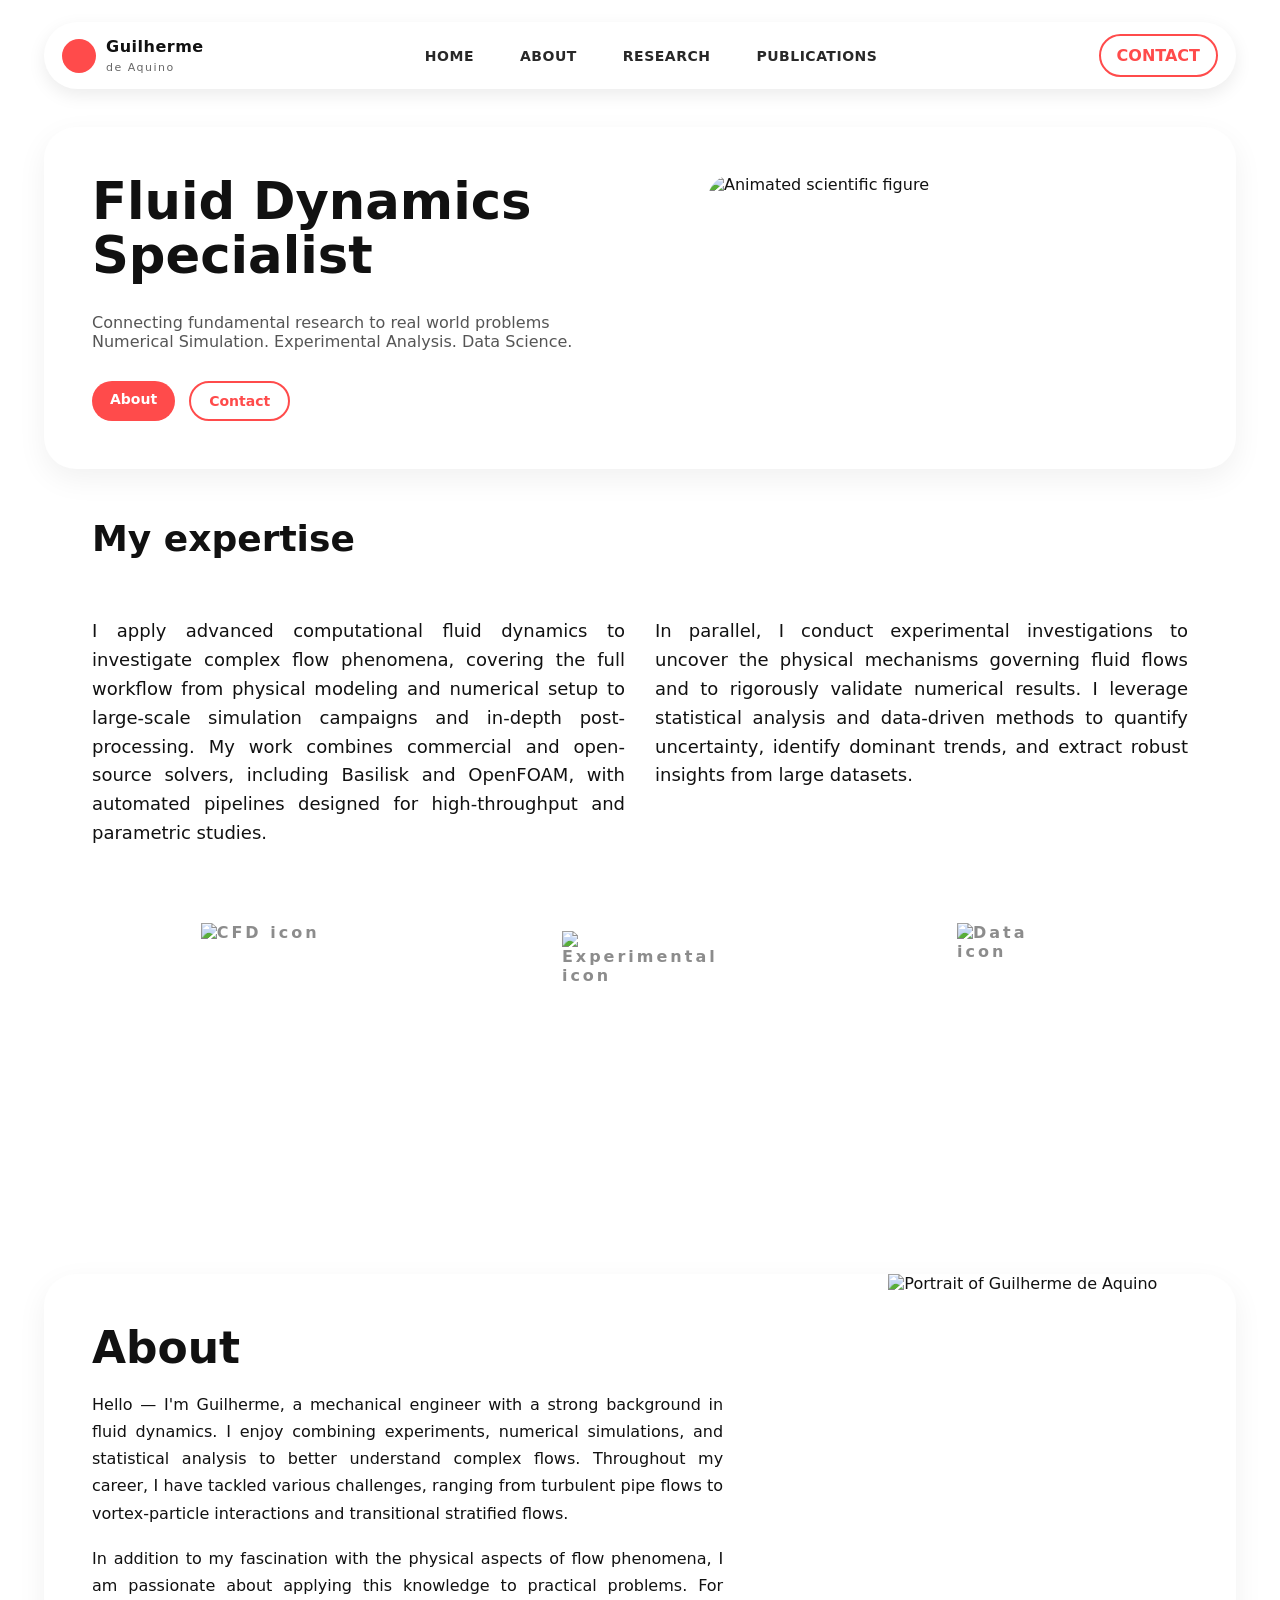
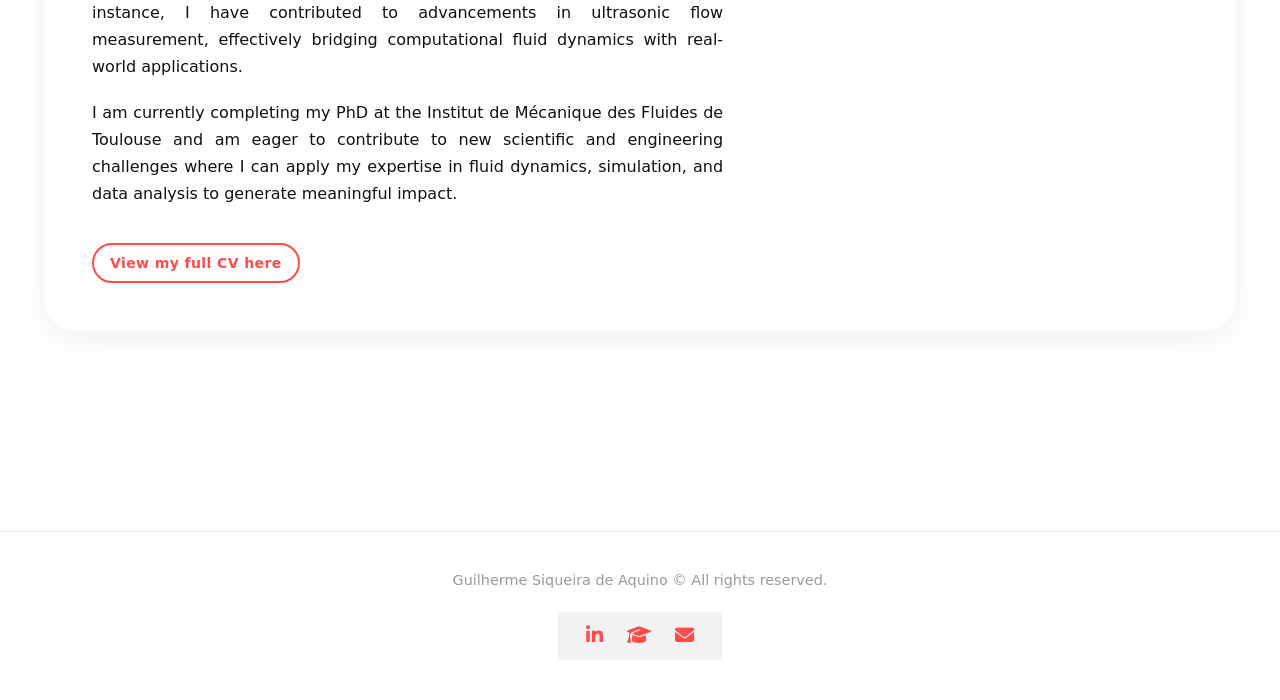
==== index.html @ 55a5d494 "Tune mobile animation speed and responsive icon sizing" ====
<!doctype html>
<html lang="en">
<head>
  <meta charset="UTF-8" />
  <meta name="viewport" content="width=device-width, initial-scale=1.0" />
  <title>Guilherme de Aquino</title>
  <link rel="stylesheet" href="style.css" />
    <link
  rel="stylesheet"
  href="https://cdnjs.cloudflare.com/ajax/libs/font-awesome/6.5.1/css/all.min.css"
/>
  <style>
    html { scroll-behavior: smooth; }
  </style>
</head>



<body>
<header class="topbar">
  <nav class="nav container">
    <a class="brand" href="index.html">
      <span class="logo-dot"></span>
      <span class="brand-text">
        <strong>Guilherme</strong><br />
        <small>de Aquino</small>
      </span>
    </a>

    <button class="menu-toggle" type="button" aria-label="Open menu" aria-expanded="false">
      ☰
    </button>

    <div class="links">
      <a href="index.html" class="link">HOME</a>
      <a href="index.html#about" class="link">ABOUT</a>
      <a href="research.html" class="link">RESEARCH</a>
      <a href="publications.html" class="link">PUBLICATIONS</a>
    </div>

    <a class="contact" href="contact.html">CONTACT</a>
  </nav>
</header>


<section class="hero">
  <div class="hero-inner container">
    
    <div class="hero-text">
      <h1>
        Fluid Dynamics Specialist
      </h1>
    
    <p>
    Connecting fundamental research to real world problems<br>
    Numerical Simulation. Experimental Analysis. Data Science.<br>
    
    </p> 

      <div class="hero-buttons">
        <a href="index.html#about" class="btn primary">About</a>
        <a href="contact.html" class="btn outline">Contact</a>
      </div>
    </div>

    <div class="hero-visuals">
        <div class="hero-animation"
            data-frames="120"
            data-start="140"
            data-speed="2"
            data-path="figures/home_animation/cropped_"
            data-ext=".png">
        <img id="heroFrame" src="figures/home_animation/cropped_100.png" alt="Animated scientific figure" />
        </div>
    </div>

  </div>
</section>

<section class="services">
  <div class="services-inner container">

    <h2>My expertise</h2>

  <div class="services-content">
    <p>
        I apply advanced computational fluid dynamics to investigate complex flow phenomena, 
        covering the full workflow from physical modeling and numerical setup to large-scale simulation campaigns 
        and in-depth post-processing. My work combines commercial and open-source solvers, including Basilisk and OpenFOAM, 
        with automated pipelines designed for high-throughput and parametric studies.
    </p>

    <p>
        In parallel, I conduct experimental investigations to uncover the physical mechanisms governing fluid flows 
        and to rigorously validate numerical results. I leverage statistical analysis and data-driven methods 
        to quantify uncertainty, identify dominant trends, and extract robust insights from large datasets.
    </p>
</div>

    <div class="background-figures">
        <div class="bg-figure">
          <img src="figures/icon_CFD.png" alt="CFD icon" class="bg-figure-icon" width="512" height="512" loading="lazy" decoding="async" />
        </div>
        <div class="bg-figure">
          <img src="figures/exp_icon.png" alt="Experimental icon" class="bg-figure-icon" width="512" height="512" loading="lazy" decoding="async" />
        </div>
        <div class="bg-figure">
          <img src="figures/data_icon.png" alt="Data icon" class="bg-figure-icon" width="512" height="512" loading="lazy" decoding="async" />
        </div>
    </div>

  </div>
</section>

<section id="about" class="about">
  <div class="about-inner container">
    <div class="about-text">
      <h2>About</h2> 

      <p>
        Hello — I'm Guilherme, a mechanical engineer with a strong background in fluid dynamics. I enjoy combining experiments, numerical simulations, and statistical analysis to better understand complex flows. Throughout my career, I have tackled various challenges, ranging from turbulent pipe flows to vortex-particle interactions and transitional stratified flows.      </p>

      <p>
        In addition to my fascination with the physical aspects of flow phenomena, I am passionate about applying this knowledge to practical problems. For instance, I have contributed to advancements in ultrasonic flow measurement, effectively bridging computational fluid dynamics with real-world applications.      </p>

      <p>
        I am currently completing my PhD at the Institut de Mécanique des Fluides de Toulouse and am eager to contribute to new scientific and engineering challenges where I can apply my expertise in fluid dynamics, simulation, and data analysis to generate meaningful impact.
      </p>
      <a href="files/CV_Guilherme_deAquino.pdf"
        class="cv-link"
        target="_blank"
        rel="noopener">
        View my full CV here
      </a>

  
    </div>

    <figure class="about-figure">
      <img
        src="figures/personal_pic.jpg"
        alt="Portrait of Guilherme de Aquino"
        style="width: 100%; height: 100%; object-fit: cover;"
      />
    </figure>
  </div>
</section>


<footer class="site-footer">

  <div class="footer-divider"></div>

  <div class="footer-text">
    Guilherme Siqueira de Aquino © All rights reserved.
  </div>

<div class="footer-social-box">
  <a class="social-link"
     href="https://www.linkedin.com/in/guilherme-de-aquino"
     target="_blank"
     rel="noopener noreferrer"
     aria-label="LinkedIn">
    <i class="fab fa-linkedin-in" aria-hidden="true"></i>
  </a>

  <a class="social-link"
     href="https://scholar.google.com/citations?user=KmjNehQAAAAJ&hl=en"
     target="_blank"
     rel="noopener noreferrer"
     aria-label="Google Scholar">
    <i class="fas fa-graduation-cap" aria-hidden="true"></i>
  </a>

  <a class="social-link"
     href="mailto:guilherme.siqueiradeaquino@imft.fr"
     aria-label="Email">
    <i class="fas fa-envelope" aria-hidden="true"></i>
  </a>
</div>

</footer>


<script>
(() => {
  const wrapper = document.querySelector('.hero-animation');
  const img = document.getElementById('heroFrame');
  if (!wrapper || !img) return;

  const frameCount = Number(wrapper.dataset.frames || 60);
  const startFrame = Number(wrapper.dataset.start || 1);
  const basePath = wrapper.dataset.path || 'figures/home_animation/cropped_';
  const ext = wrapper.dataset.ext || '.png';
  const pad = Number(wrapper.dataset.pad || 3); // 3 => 001

  const frameSrc = (n) => `${basePath}${String(n).padStart(pad, '0')}${ext}`;

  // preload
  for (let i = 0; i < frameCount; i++) {
    const im = new Image();
    im.src = frameSrc(startFrame + i);
    // best-effort decode for smoother swaps
    if (im.decode) im.decode().catch(() => {});
  }

  let last = -1, ticking = false;

  function update() {
    ticking = false;

    const doc = document.documentElement;
    const scrollTop = window.scrollY || doc.scrollTop || 0;
    const maxScroll = (doc.scrollHeight - window.innerHeight) || 1;

    // Speed multiplier: 2 = 2x faster (reaches last frame with less scroll)
    const baseSpeed = Number(wrapper.dataset.speed || 1);
    const mobileBoost = window.matchMedia('(max-width: 768px)').matches ? 1.4 : 1;
    const speed = baseSpeed * mobileBoost;

    // Entire page progress: 0..1
    const progress = Math.min(1, Math.max(0, (scrollTop / maxScroll) * speed));

    const idx = Math.min(frameCount - 1, Math.max(0, Math.floor(progress * (frameCount - 1))));
    const frameNum = startFrame + idx;

    if (frameNum !== last) {
      img.src = frameSrc(frameNum);
      last = frameNum;
    }
  }

  const onScroll = () => {
    if (!ticking) {
      ticking = true;
      requestAnimationFrame(update);
    }
  };

  update();
  window.addEventListener('scroll', onScroll, { passive: true });
  window.addEventListener('resize', onScroll);
})();
</script>

<script>
  document.addEventListener("DOMContentLoaded", () => {
    const btn = document.querySelector(".menu-toggle");
    const links = document.querySelector(".links");

    if (!btn || !links) return;

    btn.addEventListener("click", () => {
      const open = links.classList.toggle("is-open");
      btn.setAttribute("aria-expanded", open ? "true" : "false");
      btn.textContent = open ? "✕" : "☰";
    });
  });
</script>

</body>
</html>
---- style.css ----
/* Consistent sizing across the whole page */
*, *::before, *::after { box-sizing: border-box; }

/* =====================================================
   Variables
   ===================================================== */
:root{
  --red:#ff4b4b;
  --text:#111;
  --muted:#666;
  --bg:#fff;

  /* responsive page side padding (used by topbar/sections) */
  --page-pad: clamp(12px, 2vw, 22px);

  /* inner padding scales (used inside the white "cards") */
  --card-pad-sm: 12px 18px;                /* navbar pill */
  --card-pad-lg: clamp(28px, 4vw, 48px);   /* hero/about cards */

  /* shared content width (navbar + all sections) */
  --container-max: 1200px;
  --container-pad: var(--page-pad);
}

/* =====================================================
   Base
   ===================================================== */
body{
  margin:0;
  font-family: system-ui, -apple-system, Segoe UI, Roboto, Arial, sans-serif;
  background:#fff;
  color: var(--text);
}

/* =====================================================
   Layout utilities
   ===================================================== */
.container{
  /* Same width everywhere (navbar + sections), with consistent side padding */
  width: min(100% - (2 * var(--container-pad)), var(--container-max));
  margin-inline: auto;
}

/* =====================================================
   Topbar / Navbar
   ===================================================== */
.topbar{
  position: sticky;
  top: 0;
  z-index: 1000;
  padding: var(--page-pad);
  background: transparent;
}

.nav{
  background: var(--bg);
  border-radius: 999px;
  padding: var(--card-pad-sm);
  display: flex;
  align-items: center;
  justify-content: space-between;
  box-shadow: 0 6px 18px rgba(0,0,0,.08);
  gap: 18px;
}

.brand{
  display:flex;
  align-items:center;
  gap:10px;
  text-decoration:none;
  color:var(--text);
}

.logo-dot{
  width:34px;
  height:34px;
  border-radius: 50%;
  background: var(--red);
  display:inline-block;
}

.brand-text strong{
  letter-spacing:.5px;
  font-size: 16px;
  line-height: 1.0;
}

.brand-text small{
  color:var(--muted);
  letter-spacing:1.5px;
  font-size: 11px;
  line-height: 1.0;
}

.links{
  display:flex;
  align-items:center;
  gap: 26px;
  flex: 1;
  justify-content:center;
}

/* ----------- UPDATED: bigger clickable feel on desktop ----------- */
.link{
  text-decoration:none;
  color:var(--text);
  font-weight:600;
  font-size:14px;
  letter-spacing:.5px;
  opacity:.9;
  transition: color 0.3s ease, opacity 0.3s ease;

  display: inline-flex;
  align-items: center;
  padding: 8px 10px;
  border-radius: 12px;
  cursor: pointer;
}

.link:hover,
.link:focus-visible{
  opacity: 1;
  color: var(--red);
  background: transparent;
  outline: none;
}
/* --------------------------------------------------------------- */

.contact{
  text-decoration: none;
  color: var(--red);
  font-weight: 700;
  padding: 10px 16px;
  border-radius: 999px;
  border: 2px solid var(--red);
  background: transparent;
  transition:
    background-color 0.3s ease,
    color 0.3s ease,
    border-color 0.3s ease;
}

.contact:hover{
  background-color: var(--red);
  color: #fff;
  border-color: var(--red);
}

/* =====================================================
   Hero
   ===================================================== */
.hero{
  padding: var(--page-pad);
  padding-top: 16px;
  padding-bottom: 20px;
}

.hero-inner{
  background: #fff;
  border-radius: 32px;
  padding: var(--card-pad-lg);
  display: grid;
  grid-template-columns: 1.2fr 1fr;
  gap: 40px;
  align-items: stretch;
  box-shadow: 0 10px 30px rgba(0,0,0,.06);
}

.hero-text h1{
  font-size: clamp(42px, 4vw, 72px);
  line-height: 1.05;
  margin: 0 0 30px;
}

.hero-text p{
  color: #555;
  font-size: 16px;
  margin-bottom: 30px;
}

.hero-buttons{
  display: flex;
  gap: 14px;
}

.btn{
  padding: 10px 18px;
  border-radius: 999px;
  font-weight: 600;
  text-decoration: none;
  font-size: 14px;
}

.btn.primary{
  background: var(--red);
  color: #fff;
}

.btn.outline{
  border: 2px solid var(--red);
  color: var(--red);
}

.hero-visuals{
  display: flex;
  align-self: stretch;
  align-items: stretch;
}

.hero-animation{
  flex: 1;
  align-self: stretch;
  display: flex;
  border-radius: 24px;
  overflow: hidden;
}

.hero-animation img{
  flex: 1;
  width: 100%;
  height: 100%;
  object-fit: cover;
  object-position: center;
  display: block;
}

/* =====================================================
   Services
   ===================================================== */
.services{
  padding: var(--page-pad);
  padding-top: 0px;
  padding-bottom: 80px;
}

.services-inner{
  padding-inline: var(--card-pad-lg);
}

.services-inner h2{
  font-size: 36px;
  font-weight: 700;
  margin-bottom: 40px;
}

.services-content{
  display: grid;
  grid-template-columns: 1fr 1fr;
  gap: 30px;
}

.services-content p{
  font-size: 18px;
  line-height: 1.6;
  color: #111;
  text-align: justify;
}

/* =====================================================
   Background – placeholder figures
   ===================================================== */
.background-figures{
  margin-top: 28px;
  display: grid;
  grid-template-columns: repeat(3, 1fr);
  gap: clamp(12px, 3vw, 40px);
}

.bg-figure{
  height: clamp(120px, 16vw, 180px);
  display: grid;
  place-items: center;
  background: transparent;
  border-radius: 16px;
  font-weight: 700;
  letter-spacing: 3px;
  color: rgba(0,0,0,.45);
}

.bg-figure-icon{
  display: block;
  height: 68%;
  width: auto;
  max-width: 100%;
  object-fit: contain;
}

/* =====================================================
   About
   ===================================================== */
.about{
  padding: var(--page-pad);
  padding-top: 120px;
  padding-bottom: 80px;
}

.about-inner{
  background: #fff;
  border-radius: 32px;
  box-shadow: 0 10px 30px rgba(0,0,0,.06);
  overflow: hidden;
  display: grid;
  grid-template-columns: 1.7fr 0.7fr;
  gap: 0;
}

.about-text{
  padding: var(--card-pad-lg);
}

.about-text h2{
  font-size: 44px;
  margin: 0 0 18px;
}

.about-text p{
  font-size: 16px;
  line-height: 1.7;
  margin: 0 0 18px;
  color: #111;
  max-width: 62ch;
  text-align: justify;
}

.about-figure{
  margin: 0;
  position: relative;
  min-height: clamp(130px, 22vw, 180px); /* reduced height */
  display: flex;
  flex-direction: column;
}

.figure-placeholder{
  flex: 1;
  display: grid;
  place-items: center;
  font-weight: 800;
  letter-spacing: 3px;
  font-size: 22px;
  color: rgba(0,0,0,.5);
  background: linear-gradient(135deg, #d9d9d9, #f2f2f2);
}




/* CV link styling — force non-blue */
.cv-link,
.cv-link:link,
.cv-link:visited{
  display: inline-block;
  margin-top: 18px;
  padding: 10px 16px;
  border-radius: 999px;

  font-size: 14px;
  font-weight: 600;
  letter-spacing: 0.4px;

  color: var(--red);          /* force color */
  text-decoration: none;     /* remove underline */
  border: 2px solid var(--red);
  background: transparent;

  transition:
    background-color 0.3s ease,
    color 0.3s ease,
    transform 0.2s ease;
}

/* Hover + keyboard */
.cv-link:hover,
.cv-link:focus-visible{
  background-color: var(--red);
  color: #fff;
  outline: none;
  transform: translateY(-1px);
}

/* =====================================================
   Footer
   ===================================================== */
.site-footer{
  margin-top: 120px;
  padding-bottom: 40px;
  text-align: center;
  color: #9a9a9a;
  font-size: 0.9rem;
}

.footer-divider{
  width: 100%;
  height: 1px;
  background: #e0e0e0;
  margin-bottom: 40px;
}

.footer-text{
  margin-bottom: 24px;
}

.footer-social-box{
  display: inline-flex;
  gap: 24px;
  padding: 14px 28px;
  background: #f2f2f2;
  border-radius: 4px;
  position: relative;
  z-index: 10;
}

.footer-social-box a{
  display: inline-flex;
  align-items: center;
  justify-content: center;
  cursor: pointer;
  pointer-events: auto;
  color: var(--red);
  font-size: 1.2rem;
  text-decoration: none;
}

.footer-social-box a:hover{
  opacity: 0.7;
}

.footer-social-box a i{
  pointer-events: none;
}

/* =====================================================
   Publications / Research page helpers
   ===================================================== */
.pub-link {
  color: inherit;
  font-size: 0.9em;
  text-decoration: underline;
}

.pub-link:hover {
  opacity: 0.7;
}

.hero-publications .hero-text {
  max-width: 100%;
}

.hero.hero-publications .hero-publications-box a {
  color: #000;
  text-decoration: underline;
}

.hero.hero-publications .hero-publications-box a:hover {
  opacity: 0.7;
}

.page-hero {
  padding: 5rem 0 3rem;
}

.page-hero-inner {
  display: flex;
  justify-content: center;
}

.page-hero-text {
  max-width: 800px;
  text-align: center;
}

.page-hero-text h1 {
  font-size: 2.5rem;
  margin-bottom: 1rem;
}

.page-hero-text p {
  font-size: 1.05rem;
  line-height: 1.6;
  opacity: 0.9;
}

/* Research: force single-column hero and full-width text inside the hero box */
.hero.hero-research .hero-inner {
  display: block !important;
}

.hero.hero-research .hero-text.hero-research-box {
  width: 100% !important;
  max-width: 100% !important;
  flex: none !important;
  text-align: center;
}

.hero.hero-research .hero-text.hero-research-box p {
  text-align: justify;
}

/* Research projects: reuse About layout with per-project spacing */
.project {
  margin-top: 0.75rem;
}

.project .about-text h2 {
  letter-spacing: 0.02em;
  font-size: 1.6rem;
}

.project-figure-placeholder {
  width: 100%;
  height: 100%;
  min-height: 260px;
  display: flex;
  align-items: center;
  justify-content: center;
  border-radius: 14px;
  border: 1px dashed rgba(0, 0, 0, 0.25);
  background: rgba(0, 0, 0, 0.04);
  font-weight: 700;
  letter-spacing: 0.08em;
}

.project-figure {
  overflow: hidden;
}

.about.project{
  padding-top: 10px;
  padding-bottom: 10px;
}

.about.project .project-card{
  display: flex !important;
  flex-direction: column;
  gap: 0;
  overflow: hidden;
}

.about.project .project-card .project-media{
  margin: 0;
  width: 100%;
  height: 360px;
}

.about.project .project-card .project-media img{
  width: 100%;
  height: 100%;
  display: block;
  object-fit: cover;
  object-position: center;
}

.about.project .project-card .project-body{
  padding: var(--card-pad-lg);
  width: 100%;
  max-width: none;
}

.about.project .project-card .project-body p{
  max-width: none;
}

#project1 .project-body p,
#project2 .project-body p,
#project3 .project-body p{
  text-align: justify;
}

#project1 .project-media{ height: 300px; }
#project2 .project-media{ height: 360px; }
#project3 .project-media{ height: 240px; }

section.about.project .about-inner.project-card{
  display: flex !important;
  flex-direction: column !important;
  grid-template-columns: none !important;
}

section.about.project .about-inner.project-card > figure{
  width: 100%;
  margin: 0;
  height: clamp(260px, 35vw, 420px);
}

section.about.project .about-inner.project-card > figure img{
  width: 100%;
  height: 100%;
  display: block;
  object-fit: cover;
}

section.about.project .about-inner.project-card > .project-text-wide{
  width: 100%;
  max-width: none;
  padding: var(--card-pad-lg);
}

section.about.project .about-inner.project-card > .project-text-wide p{
  max-width: none;
}

.project-media{
  width: 100%;
  aspect-ratio: 3 / 4;
}

#project4 .project-media{
  max-width: 450px;
  height: 450px;
  margin-left: auto;
}

#project4 .project-media img{
  width: 100%;
  height: 100%;
  object-fit: contain;
}

#project4 .about-text p{
  font-size: 14px;
  line-height: 1.7;
  margin: 0 0 18px;
  overflow-wrap: anywhere;
  word-break: normal;
}

.project-links{
  margin-top: 0.6rem;
  font-size: 0.9rem;
}

.project-links-pubs{
  display: flex;
  flex-wrap: wrap;
  gap: 10px 18px;
  align-items: center;
}

.project-links a{
  color: #000;
  text-decoration: underline;
  font-weight: 500;
}

.project-links a i{
  margin-right: 0.25rem;
}

.project-links a:hover{
  opacity: 0.75;
}

.project-note a{
  color: #000;
  text-decoration: underline;
}

.project-note a:visited{
  color: #000;
}

.project-note a:hover{
  opacity: 0.7;
}

/* =====================================================
   Responsive
   ===================================================== */
@media (max-width: 900px){
  .hero-inner{
    grid-template-columns: 1fr;
    padding: var(--card-pad-lg);
  }

  .hero-visuals{
    height: 320px;
  }

  .services-content{
    grid-template-columns: 1fr;
    gap: 28px;
  }

  .services-inner h2{
    font-size: 32px;
  }

  .about-inner{
    grid-template-columns: 1fr;
  }

  .about-text{
    padding: var(--card-pad-lg);
  }

  .about-figure{
    min-height: 180px;
  }
}

@media (max-width: 768px){
  #project4 .about-text{
    min-width: 0;
  }

  .background-figures{
    grid-template-columns: 1fr;
    gap: 28px;
    margin-top: 22px;
  }

  .bg-figure{
    height: auto;
    min-height: 0;
    padding-block: 4px;
  }

  .bg-figure-icon{
    width: 40vw;
    max-width: 100%;
    height: auto;
  }
}

@media print {
  body {
    background: #fff;
  }

  .topbar {
    position: static;
    padding: 0;
  }

  .nav {
    box-shadow: none;
  }

  section {
    page-break-inside: avoid;
  }

  .hero,
  .services,
  .about {
    padding: 0;
  }

  .hero-animation {
    display: none;
  }
}

.closing-quote {
  margin: 4rem 1rem 2rem;
  text-align: center;
}

.quote-line {
  display: flex;
  justify-content: center;
  align-items: center;
  gap: 0.8rem;
  flex-wrap: wrap;
}

.quote-greek,
.quote-english {
  font-size: 1.1rem;
  font-style: italic;
  letter-spacing: 0.02em;
  color: var(--red);
}

.quote-dot {
  font-size: 1.4rem;
  font-weight: 700;
  color: var(--red);
  line-height: 1;
}

.quote-author {
  margin-top: 0.6rem;
  font-size: 0.9rem;
  color: #777;
}

/* =====================================================
   Mobile navbar (hamburger)
   ===================================================== */
.menu-toggle{
  display:none;
  background: transparent;
  border: 0;
  cursor: pointer;
  font-size: 22px;
  line-height: 1;
  color: var(--text);
  padding: 10px 12px;
  border-radius: 999px;
}

.menu-toggle:focus-visible{
  outline: 2px solid var(--red);
  outline-offset: 3px;
}

@media (max-width: 768px){
  .nav{
    border-radius: 22px;
    padding: 12px 14px;
    flex-wrap: wrap;
    gap: 10px;
  }

  .brand{ order: 1; }

  .menu-toggle{
    display: inline-flex;
    align-items: center;
    justify-content: center;
    margin-left: auto;
    order: 2;
  }

  .contact{
    order: 3;
    margin-left: auto;
    padding: 8px 12px;
  }

  /* ----------- UPDATED: vertical menu + big clickable rows ----------- */
  .links{
    order: 4;
    flex: 0 0 100%;
    display: none;
    flex-direction: column;   /* vertical list */
    align-items: stretch;     /* full width */
    gap: 8px;
    padding: 14px 6px 6px;
    margin-top: 6px;
  }

  .links.is-open{
    display: flex;
  }
.links .link{
  width: 100%;
  display: block;
  padding: 12px 14px;
  border-radius: 14px;
  font-size: 18px;      /* smaller */
  font-weight: 600;     /* cleaner */
  letter-spacing: 0.5px;
  text-align: left;
  opacity: 1;
}

  .links .link:hover,
  .links .link:focus-visible{
    background: transparent;
    color: var(--red);
  }
  /* ------------------------------------------------------------------ */
}
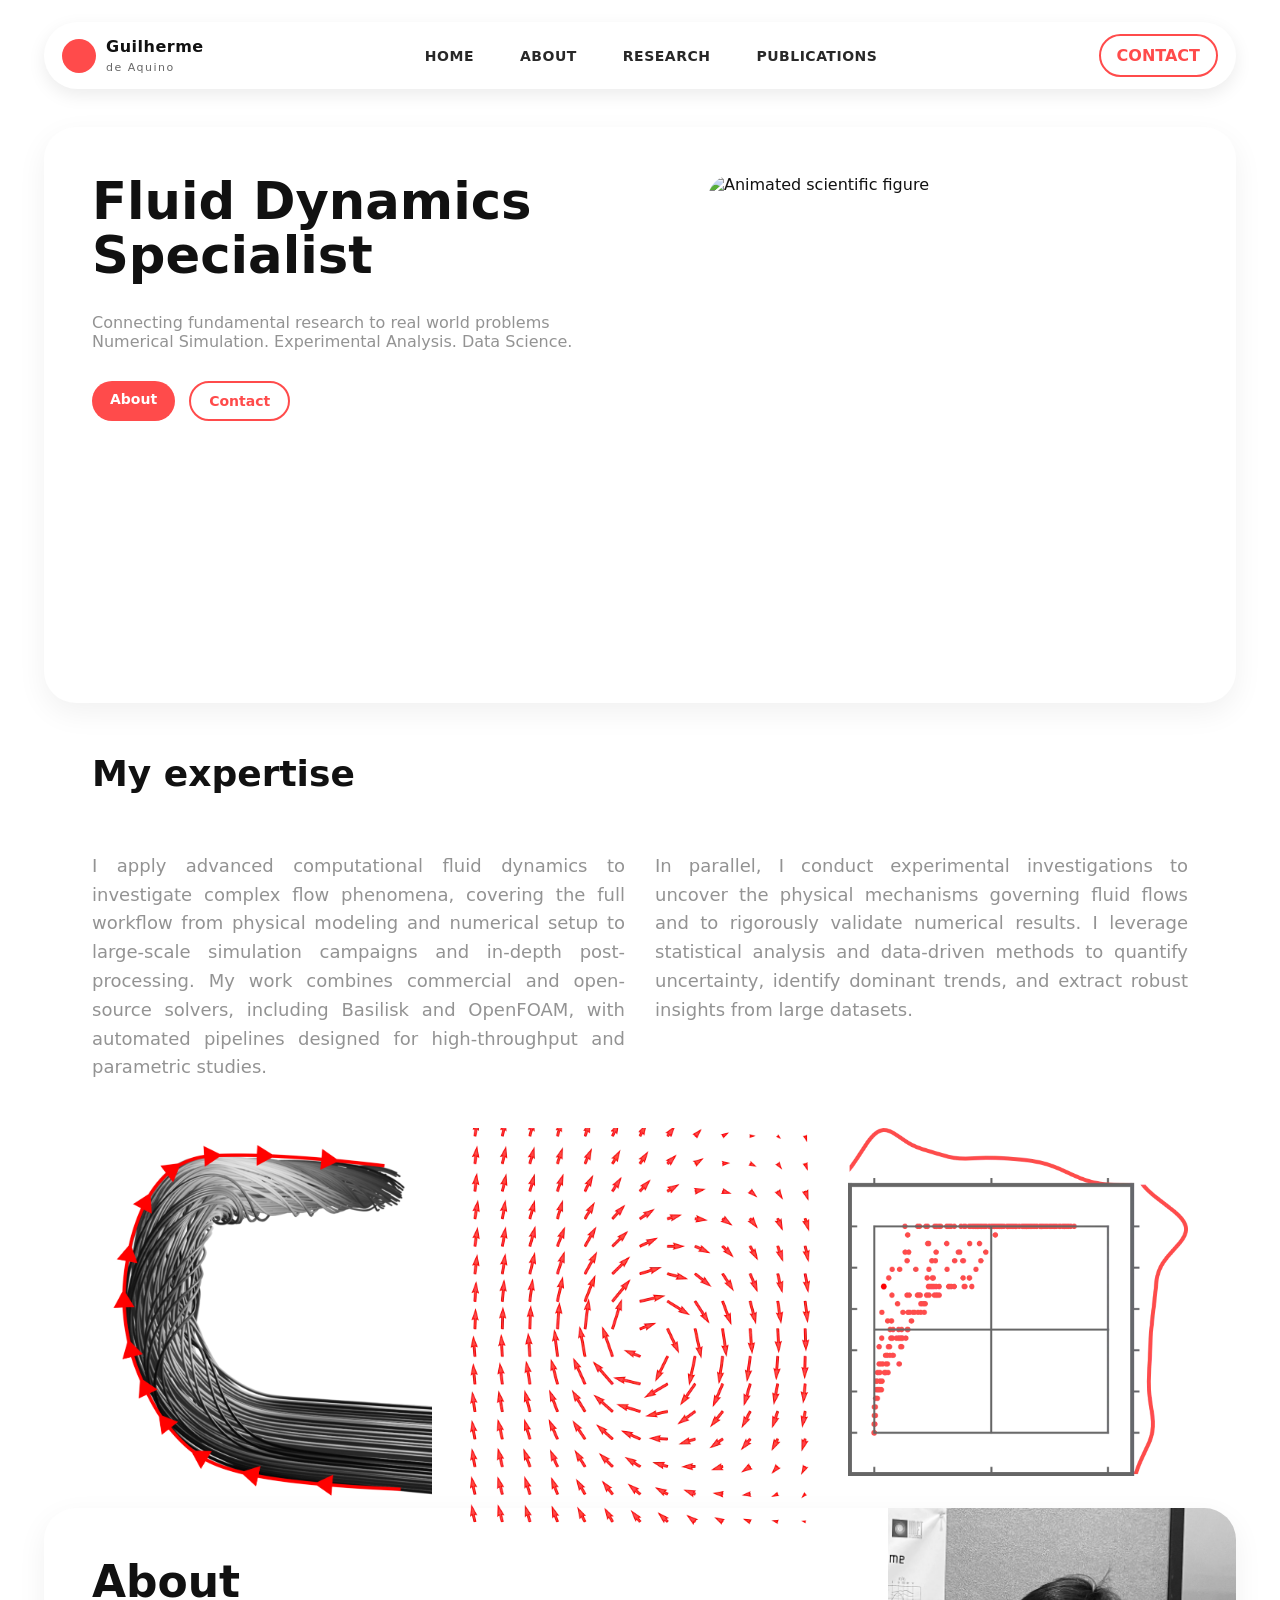
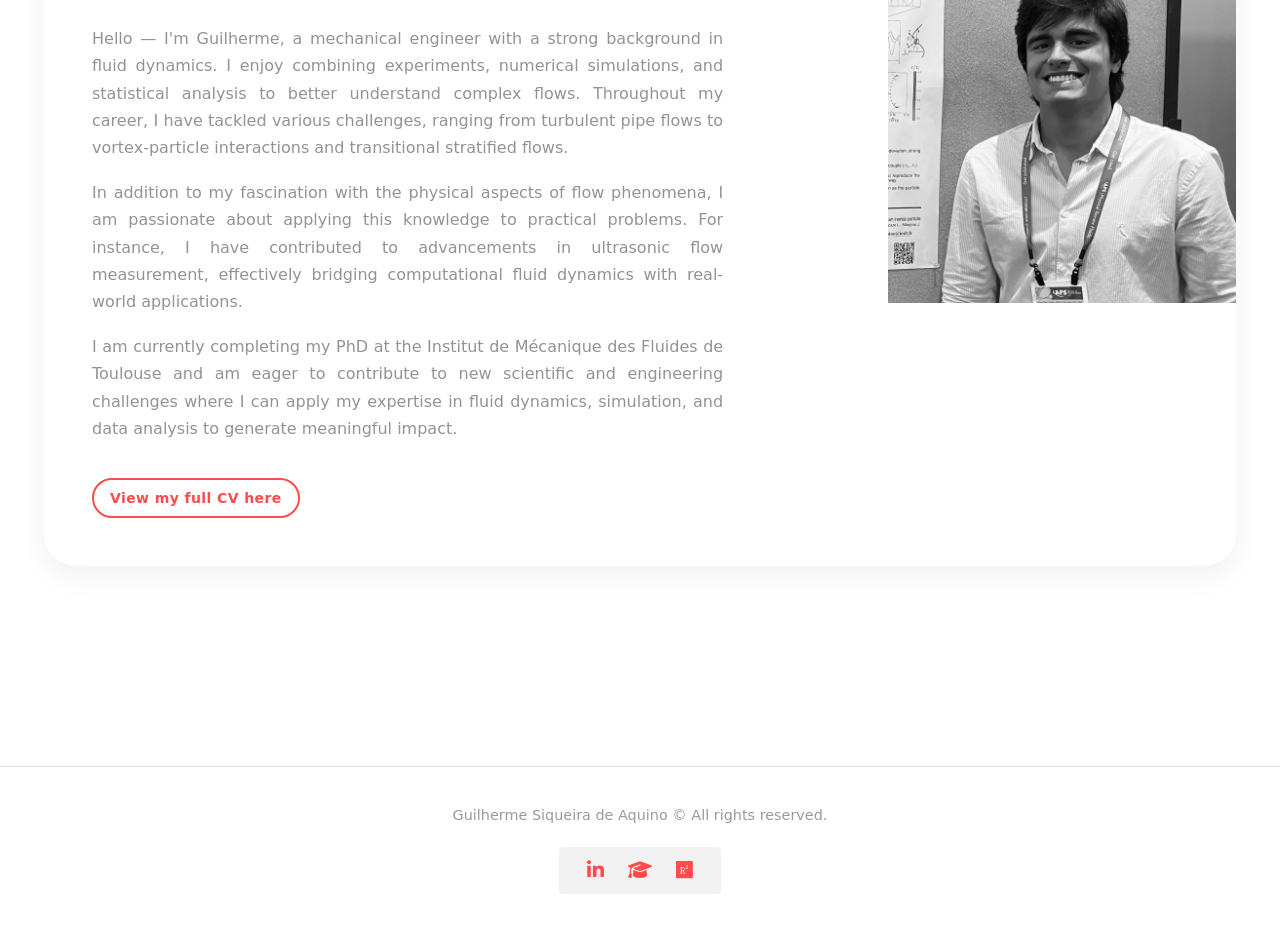
==== commit 07bcf604: "Optimize image delivery with WebP and improved loading priorities" ====
--- a/index.html
+++ b/index.html
@@ -1,262 +1,260 @@
 <!doctype html>
-<html lang="en">
+<html lang="en" class="page-home">
 <head>
   <meta charset="UTF-8" />
   <meta name="viewport" content="width=device-width, initial-scale=1.0" />
+  <meta name="description" content="Guilherme de Aquino — Fluid dynamics researcher." />
   <title>Guilherme de Aquino</title>
-  <link rel="stylesheet" href="style.css" />
-    <link
-  rel="stylesheet"
-  href="https://cdnjs.cloudflare.com/ajax/libs/font-awesome/6.5.1/css/all.min.css"
-/>
-  <style>
-    html { scroll-behavior: smooth; }
-  </style>
+  <link rel="preload" as="image" href="figures/home_animation/cropped_140.png" fetchpriority="high" />
+  <link rel="stylesheet" href="style_dark.css" />
+  <link
+    rel="stylesheet"
+    href="https://cdnjs.cloudflare.com/ajax/libs/font-awesome/6.5.1/css/all.min.css"
+  />
 </head>
-
-
-
 <body>
-<header class="topbar">
-  <nav class="nav container">
-    <a class="brand" href="index.html">
-      <span class="logo-dot"></span>
-      <span class="brand-text">
-        <strong>Guilherme</strong><br />
-        <small>de Aquino</small>
-      </span>
-    </a>
-
-    <button class="menu-toggle" type="button" aria-label="Open menu" aria-expanded="false">
-      ☰
-    </button>
-
-    <div class="links">
-      <a href="index.html" class="link">HOME</a>
-      <a href="index.html#about" class="link">ABOUT</a>
-      <a href="research.html" class="link">RESEARCH</a>
-      <a href="publications.html" class="link">PUBLICATIONS</a>
-    </div>
-
-    <a class="contact" href="contact.html">CONTACT</a>
-  </nav>
-</header>
-
-
-<section class="hero">
-  <div class="hero-inner container">
-    
-    <div class="hero-text">
-      <h1>
-        Fluid Dynamics Specialist
-      </h1>
-    
-    <p>
-    Connecting fundamental research to real world problems<br>
-    Numerical Simulation. Experimental Analysis. Data Science.<br>
-    
-    </p> 
-
-      <div class="hero-buttons">
-        <a href="index.html#about" class="btn primary">About</a>
-        <a href="contact.html" class="btn outline">Contact</a>
-      </div>
-    </div>
-
-    <div class="hero-visuals">
-        <div class="hero-animation"
+  <!-- Header -->
+  <header class="topbar">
+    <nav class="nav container">
+      <a class="brand" href="./">
+        <span class="logo-dot"></span>
+        <span class="brand-text">
+          <strong>Guilherme</strong><br />
+          <small>de Aquino</small>
+        </span>
+      </a>
+
+      <button class="menu-toggle" type="button" aria-label="Open menu" aria-expanded="false">
+        ☰
+      </button>
+
+      <div class="links">
+        <a href="./" class="link">HOME</a>
+        <a href="./#about" class="link">ABOUT</a>
+        <a href="research/" class="link">RESEARCH</a>
+        <a href="publications/" class="link">PUBLICATIONS</a>
+      </div>
+
+      <a class="contact" href="contact/">CONTACT</a>
+    </nav>
+  </header>
+
+  <main>
+    <!-- Hero -->
+    <section class="hero">
+      <div class="hero-inner container">
+        <div class="hero-text">
+          <h1>Fluid Dynamics Specialist</h1>
+
+          <p>
+            Connecting fundamental research to real world problems<br />
+            Numerical Simulation. Experimental Analysis. Data Science.<br />
+          </p>
+
+          <div class="hero-buttons">
+            <a href="./#about" class="btn primary">About</a>
+            <a href="contact/" class="btn outline">Contact</a>
+          </div>
+        </div>
+
+        <div class="hero-visuals">
+          <div
+            class="hero-animation"
             data-frames="120"
             data-start="140"
             data-speed="2"
             data-path="figures/home_animation/cropped_"
-            data-ext=".png">
-        <img id="heroFrame" src="figures/home_animation/cropped_100.png" alt="Animated scientific figure" />
-        </div>
+            data-ext=".png"
+          >
+            <img
+              id="heroFrame"
+              src="figures/home_animation/cropped_140.png"
+              alt="Animated scientific figure"
+              width="1500"
+              height="1500"
+              loading="eager"
+              decoding="async"
+              fetchpriority="high"
+            />
+          </div>
+        </div>
+      </div>
+    </section>
+
+    <!-- Services -->
+    <section class="services">
+      <div class="services-inner container">
+        <h2>My expertise</h2>
+
+        <div class="services-content">
+          <p>
+            I apply advanced computational fluid dynamics to investigate complex flow phenomena,
+            covering the full workflow from physical modeling and numerical setup to large-scale simulation campaigns
+            and in-depth post-processing. My work combines commercial and open-source solvers, including Basilisk and OpenFOAM,
+            with automated pipelines designed for high-throughput and parametric studies.
+          </p>
+
+          <p>
+            In parallel, I conduct experimental investigations to uncover the physical mechanisms governing fluid flows
+            and to rigorously validate numerical results. I leverage statistical analysis and data-driven methods
+            to quantify uncertainty, identify dominant trends, and extract robust insights from large datasets.
+          </p>
+        </div>
+
+        <div class="background-figures">
+          <div class="bg-figure">
+            <picture>
+              <source srcset="figures/icon_CFD.webp" type="image/webp" />
+              <img src="figures/icon_CFD.png" alt="CFD icon" class="bg-figure-icon" width="512" height="512" loading="lazy" decoding="async" />
+            </picture>
+          </div>
+          <div class="bg-figure">
+            <picture>
+              <source srcset="figures/exp_icon.webp" type="image/webp" />
+              <img src="figures/exp_icon.png" alt="Experimental icon" class="bg-figure-icon" width="512" height="512" loading="lazy" decoding="async" />
+            </picture>
+          </div>
+          <div class="bg-figure">
+            <picture>
+              <source srcset="figures/data_icon.webp" type="image/webp" />
+              <img src="figures/data_icon.png" alt="Data icon" class="bg-figure-icon" width="512" height="512" loading="lazy" decoding="async" />
+            </picture>
+          </div>
+        </div>
+      </div>
+    </section>
+
+    <!-- About -->
+    <section id="about" class="about">
+      <div class="about-inner container">
+        <div class="about-text">
+          <h2>About</h2>
+
+          <p>
+            Hello — I'm Guilherme, a mechanical engineer with a strong background in fluid dynamics. I enjoy combining experiments, numerical simulations, and statistical analysis to better understand complex flows. Throughout my career, I have tackled various challenges, ranging from turbulent pipe flows to vortex-particle interactions and transitional stratified flows.
+          </p>
+
+          <p>
+            In addition to my fascination with the physical aspects of flow phenomena, I am passionate about applying this knowledge to practical problems. For instance, I have contributed to advancements in ultrasonic flow measurement, effectively bridging computational fluid dynamics with real-world applications.
+          </p>
+
+          <p>
+            I am currently completing my PhD at the Institut de Mécanique des Fluides de Toulouse and am eager to contribute to new scientific and engineering challenges where I can apply my expertise in fluid dynamics, simulation, and data analysis to generate meaningful impact.
+          </p>
+
+          <a href="files/CV_Guilherme_deAquino.pdf" class="cv-link" target="_blank" rel="noopener">
+            View my full CV here
+          </a>
+        </div>
+
+        <figure class="about-figure">
+          <picture>
+            <source srcset="figures/personal_pic.webp" type="image/webp" />
+            <img
+              src="figures/personal_pic.jpg"
+              alt="Portrait of Guilherme de Aquino"
+              width="1428"
+              height="1620"
+              loading="lazy"
+              decoding="async"
+            />
+          </picture>
+        </figure>
+      </div>
+    </section>
+  </main>
+
+  <!-- Footer -->
+  <footer class="site-footer">
+    <div class="footer-divider"></div>
+
+    <div class="footer-text">
+      Guilherme Siqueira de Aquino © All rights reserved.
     </div>
 
-  </div>
-</section>
-
-<section class="services">
-  <div class="services-inner container">
-
-    <h2>My expertise</h2>
-
-  <div class="services-content">
-    <p>
-        I apply advanced computational fluid dynamics to investigate complex flow phenomena, 
-        covering the full workflow from physical modeling and numerical setup to large-scale simulation campaigns 
-        and in-depth post-processing. My work combines commercial and open-source solvers, including Basilisk and OpenFOAM, 
-        with automated pipelines designed for high-throughput and parametric studies.
-    </p>
-
-    <p>
-        In parallel, I conduct experimental investigations to uncover the physical mechanisms governing fluid flows 
-        and to rigorously validate numerical results. I leverage statistical analysis and data-driven methods 
-        to quantify uncertainty, identify dominant trends, and extract robust insights from large datasets.
-    </p>
-</div>
-
-    <div class="background-figures">
-        <div class="bg-figure">
-          <img src="figures/icon_CFD.png" alt="CFD icon" class="bg-figure-icon" width="512" height="512" loading="lazy" decoding="async" />
-        </div>
-        <div class="bg-figure">
-          <img src="figures/exp_icon.png" alt="Experimental icon" class="bg-figure-icon" width="512" height="512" loading="lazy" decoding="async" />
-        </div>
-        <div class="bg-figure">
-          <img src="figures/data_icon.png" alt="Data icon" class="bg-figure-icon" width="512" height="512" loading="lazy" decoding="async" />
-        </div>
+    <div class="footer-social-box">
+      <a class="social-link" href="https://www.linkedin.com/in/guilherme-de-aquino" target="_blank" rel="noopener noreferrer" aria-label="LinkedIn">
+        <i class="fab fa-linkedin-in" aria-hidden="true"></i>
+      </a>
+
+      <a class="social-link" href="https://scholar.google.com/citations?user=KmjNehQAAAAJ&hl=en" target="_blank" rel="noopener noreferrer" aria-label="Google Scholar">
+        <i class="fas fa-graduation-cap" aria-hidden="true"></i>
+      </a>
+
+      <a class="social-link" href="https://www.researchgate.net/profile/Guilherme-De-Aquino" target="_blank" rel="noopener noreferrer" aria-label="ResearchGate">
+        <i class="fab fa-researchgate" aria-hidden="true"></i>
+      </a>
     </div>
-
-  </div>
-</section>
-
-<section id="about" class="about">
-  <div class="about-inner container">
-    <div class="about-text">
-      <h2>About</h2> 
-
-      <p>
-        Hello — I'm Guilherme, a mechanical engineer with a strong background in fluid dynamics. I enjoy combining experiments, numerical simulations, and statistical analysis to better understand complex flows. Throughout my career, I have tackled various challenges, ranging from turbulent pipe flows to vortex-particle interactions and transitional stratified flows.      </p>
-
-      <p>
-        In addition to my fascination with the physical aspects of flow phenomena, I am passionate about applying this knowledge to practical problems. For instance, I have contributed to advancements in ultrasonic flow measurement, effectively bridging computational fluid dynamics with real-world applications.      </p>
-
-      <p>
-        I am currently completing my PhD at the Institut de Mécanique des Fluides de Toulouse and am eager to contribute to new scientific and engineering challenges where I can apply my expertise in fluid dynamics, simulation, and data analysis to generate meaningful impact.
-      </p>
-      <a href="files/CV_Guilherme_deAquino.pdf"
-        class="cv-link"
-        target="_blank"
-        rel="noopener">
-        View my full CV here
-      </a>
-
-  
-    </div>
-
-    <figure class="about-figure">
-      <img
-        src="figures/personal_pic.jpg"
-        alt="Portrait of Guilherme de Aquino"
-        style="width: 100%; height: 100%; object-fit: cover;"
-      />
-    </figure>
-  </div>
-</section>
-
-
-<footer class="site-footer">
-
-  <div class="footer-divider"></div>
-
-  <div class="footer-text">
-    Guilherme Siqueira de Aquino © All rights reserved.
-  </div>
-
-<div class="footer-social-box">
-  <a class="social-link"
-     href="https://www.linkedin.com/in/guilherme-de-aquino"
-     target="_blank"
-     rel="noopener noreferrer"
-     aria-label="LinkedIn">
-    <i class="fab fa-linkedin-in" aria-hidden="true"></i>
-  </a>
-
-  <a class="social-link"
-     href="https://scholar.google.com/citations?user=KmjNehQAAAAJ&hl=en"
-     target="_blank"
-     rel="noopener noreferrer"
-     aria-label="Google Scholar">
-    <i class="fas fa-graduation-cap" aria-hidden="true"></i>
-  </a>
-
-  <a class="social-link"
-     href="mailto:guilherme.siqueiradeaquino@imft.fr"
-     aria-label="Email">
-    <i class="fas fa-envelope" aria-hidden="true"></i>
-  </a>
-</div>
-
-</footer>
-
-
-<script>
-(() => {
-  const wrapper = document.querySelector('.hero-animation');
-  const img = document.getElementById('heroFrame');
-  if (!wrapper || !img) return;
-
-  const frameCount = Number(wrapper.dataset.frames || 60);
-  const startFrame = Number(wrapper.dataset.start || 1);
-  const basePath = wrapper.dataset.path || 'figures/home_animation/cropped_';
-  const ext = wrapper.dataset.ext || '.png';
-  const pad = Number(wrapper.dataset.pad || 3); // 3 => 001
-
-  const frameSrc = (n) => `${basePath}${String(n).padStart(pad, '0')}${ext}`;
-
-  // preload
-  for (let i = 0; i < frameCount; i++) {
-    const im = new Image();
-    im.src = frameSrc(startFrame + i);
-    // best-effort decode for smoother swaps
-    if (im.decode) im.decode().catch(() => {});
-  }
-
-  let last = -1, ticking = false;
-
-  function update() {
-    ticking = false;
-
-    const doc = document.documentElement;
-    const scrollTop = window.scrollY || doc.scrollTop || 0;
-    const maxScroll = (doc.scrollHeight - window.innerHeight) || 1;
-
-    // Speed multiplier: 2 = 2x faster (reaches last frame with less scroll)
-    const baseSpeed = Number(wrapper.dataset.speed || 1);
-    const mobileBoost = window.matchMedia('(max-width: 768px)').matches ? 1.4 : 1;
-    const speed = baseSpeed * mobileBoost;
-
-    // Entire page progress: 0..1
-    const progress = Math.min(1, Math.max(0, (scrollTop / maxScroll) * speed));
-
-    const idx = Math.min(frameCount - 1, Math.max(0, Math.floor(progress * (frameCount - 1))));
-    const frameNum = startFrame + idx;
-
-    if (frameNum !== last) {
-      img.src = frameSrc(frameNum);
-      last = frameNum;
-    }
-  }
-
-  const onScroll = () => {
-    if (!ticking) {
-      ticking = true;
-      requestAnimationFrame(update);
-    }
-  };
-
-  update();
-  window.addEventListener('scroll', onScroll, { passive: true });
-  window.addEventListener('resize', onScroll);
-})();
-</script>
-
-<script>
-  document.addEventListener("DOMContentLoaded", () => {
-    const btn = document.querySelector(".menu-toggle");
-    const links = document.querySelector(".links");
-
-    if (!btn || !links) return;
-
-    btn.addEventListener("click", () => {
-      const open = links.classList.toggle("is-open");
-      btn.setAttribute("aria-expanded", open ? "true" : "false");
-      btn.textContent = open ? "✕" : "☰";
-    });
-  });
-</script>
-
+  </footer>
+
+  <script>
+    (() => {
+      const wrapper = document.querySelector('.hero-animation');
+      const img = document.getElementById('heroFrame');
+      if (!wrapper || !img) return;
+
+      const frameCount = Number(wrapper.dataset.frames || 60);
+      const startFrame = Number(wrapper.dataset.start || 1);
+      const basePath = wrapper.dataset.path || 'figures/home_animation/cropped_';
+      const ext = wrapper.dataset.ext || '.png';
+      const pad = Number(wrapper.dataset.pad || 3);
+
+      const frameSrc = (n) => `${basePath}${String(n).padStart(pad, '0')}${ext}`;
+
+      function preloadFrames(start, count) {
+        for (let i = 0; i < count; i++) {
+          const preloadedImage = new Image();
+          preloadedImage.src = frameSrc(start + i);
+          if (preloadedImage.decode) preloadedImage.decode().catch(() => {});
+        }
+      }
+
+      let lastFrame = -1;
+      let isTicking = false;
+
+      function updateFrame() {
+        isTicking = false;
+
+        const doc = document.documentElement;
+        const scrollTop = window.scrollY || doc.scrollTop || 0;
+        const maxScroll = doc.scrollHeight - window.innerHeight || 1;
+
+        const baseSpeed = Number(wrapper.dataset.speed || 1);
+        const mobileBoost = window.matchMedia('(max-width: 768px)').matches ? 1.4 : 1;
+        const speed = baseSpeed * mobileBoost;
+
+        const progress = Math.min(1, Math.max(0, (scrollTop / maxScroll) * speed));
+        const frameIndex = Math.min(frameCount - 1, Math.max(0, Math.floor(progress * (frameCount - 1))));
+        const frameNumber = startFrame + frameIndex;
+
+        if (frameNumber !== lastFrame) {
+          img.src = frameSrc(frameNumber);
+          lastFrame = frameNumber;
+        }
+      }
+
+      const onScroll = () => {
+        if (!isTicking) {
+          isTicking = true;
+          requestAnimationFrame(updateFrame);
+        }
+      };
+
+      updateFrame();
+      window.addEventListener('scroll', onScroll, { passive: true });
+      window.addEventListener('resize', onScroll);
+
+      const preloadCount = Math.min(frameCount, Number(wrapper.dataset.preload || 12));
+      const schedulePreload = () => {
+        if ('requestIdleCallback' in window) {
+          window.requestIdleCallback(() => preloadFrames(startFrame, preloadCount), { timeout: 1200 });
+          return;
+        }
+        window.setTimeout(() => preloadFrames(startFrame, preloadCount), 800);
+      };
+      window.addEventListener('load', schedulePreload, { once: true });
+    })();
+  </script>
+  <script src="site.js"></script>
 </body>
 </html>
--- a/style_dark.css
+++ b/style_dark.css
@@ -0,0 +1,1113 @@
+/* =====================================================
+   Variables
+   ===================================================== */
+:root {
+  --red: #ff4b4b;
+  --text: #111;
+  --muted: #666;
+  --bg: #fff;
+
+  --page-pad: clamp(12px, 2vw, 22px);
+  --card-pad-sm: 12px 18px;
+  --card-pad-lg: clamp(28px, 4vw, 48px);
+
+  --container-max: 1200px;
+  --container-pad: var(--page-pad);
+
+  --radius-pill: 999px;
+  --radius-card: 32px;
+  --shadow-nav: 0 6px 18px rgba(0, 0, 0, 0.08);
+  --shadow-card: 0 10px 30px rgba(0, 0, 0, 0.06);
+}
+
+/* =====================================================
+   Reset / Base
+   ===================================================== */
+*,
+*::before,
+*::after {
+  box-sizing: border-box;
+}
+
+html.page-home,
+html.page-contact {
+  scroll-behavior: smooth;
+}
+
+body {
+  margin: 0;
+  font-family: system-ui, -apple-system, Segoe UI, Roboto, Arial, sans-serif;
+  background: #fff;
+  color: var(--text);
+}
+
+/* =====================================================
+   Layout Utilities
+   ===================================================== */
+.container {
+  width: min(100% - (2 * var(--container-pad)), var(--container-max));
+  margin-inline: auto;
+}
+
+/* =====================================================
+   Components: Topbar / Navbar
+   ===================================================== */
+.topbar {
+  position: sticky;
+  top: 0;
+  z-index: 1000;
+  padding: var(--page-pad);
+  background: transparent;
+}
+
+.nav {
+  display: flex;
+  align-items: center;
+  justify-content: space-between;
+  gap: 18px;
+  padding: var(--card-pad-sm);
+  background: var(--bg);
+  border-radius: var(--radius-pill);
+  box-shadow: var(--shadow-nav);
+}
+
+.brand {
+  display: flex;
+  align-items: center;
+  gap: 10px;
+  color: var(--text);
+  text-decoration: none;
+}
+
+.logo-dot {
+  display: inline-block;
+  width: 34px;
+  height: 34px;
+  background: var(--red);
+  border-radius: 50%;
+}
+
+.brand-text strong {
+  font-size: 16px;
+  line-height: 1;
+  letter-spacing: 0.5px;
+}
+
+.brand-text small {
+  color: var(--muted);
+  font-size: 11px;
+  line-height: 1;
+  letter-spacing: 1.5px;
+}
+
+.links {
+  display: flex;
+  flex: 1;
+  align-items: center;
+  justify-content: center;
+  gap: 26px;
+}
+
+.link {
+  display: inline-flex;
+  align-items: center;
+  padding: 8px 10px;
+  color: var(--text);
+  font-size: 14px;
+  font-weight: 600;
+  letter-spacing: 0.5px;
+  text-decoration: none;
+  opacity: 0.9;
+  border-radius: 12px;
+  cursor: pointer;
+  transition: color 0.3s ease, opacity 0.3s ease;
+}
+
+.link:hover,
+.link:focus-visible {
+  color: var(--red);
+  opacity: 1;
+  background: transparent;
+  outline: none;
+}
+
+.contact {
+  padding: 10px 16px;
+  color: var(--red);
+  font-weight: 700;
+  text-decoration: none;
+  border: 2px solid var(--red);
+  border-radius: var(--radius-pill);
+  background: transparent;
+  transition: background-color 0.3s ease, color 0.3s ease, border-color 0.3s ease;
+}
+
+.contact:hover {
+  color: #fff;
+  background-color: var(--red);
+  border-color: var(--red);
+}
+
+.menu-toggle {
+  display: none;
+  padding: 10px 12px;
+  color: var(--text);
+  font-size: 22px;
+  line-height: 1;
+  background: transparent;
+  border: 0;
+  border-radius: var(--radius-pill);
+  cursor: pointer;
+}
+
+.menu-toggle:focus-visible {
+  outline: 2px solid var(--red);
+  outline-offset: 3px;
+}
+
+/* =====================================================
+   Components: Buttons / Links
+   ===================================================== */
+.hero-buttons {
+  display: flex;
+  gap: 14px;
+}
+
+.btn {
+  padding: 10px 18px;
+  font-size: 14px;
+  font-weight: 600;
+  text-decoration: none;
+  border-radius: var(--radius-pill);
+}
+
+.btn.primary {
+  color: #fff;
+  background: var(--red);
+}
+
+.btn.outline {
+  color: var(--red);
+  border: 2px solid var(--red);
+}
+
+.cv-link,
+.cv-link:link,
+.cv-link:visited {
+  display: inline-block;
+  margin-top: 18px;
+  padding: 10px 16px;
+  color: var(--red);
+  font-size: 14px;
+  font-weight: 600;
+  letter-spacing: 0.4px;
+  text-decoration: none;
+  background: transparent;
+  border: 2px solid var(--red);
+  border-radius: var(--radius-pill);
+  transition: background-color 0.3s ease, color 0.3s ease, transform 0.2s ease;
+}
+
+.cv-link:hover,
+.cv-link:focus-visible {
+  color: #fff;
+  background-color: var(--red);
+  outline: none;
+  transform: translateY(-1px);
+}
+
+.pub-link {
+  color: inherit;
+  font-size: 0.9em;
+  text-decoration: underline;
+}
+
+#project3 .pub-link,
+#project3 .pub-link:visited,
+#project4 .pub-link,
+#project4 .pub-link:visited {
+  color: #000;
+}
+
+.pub-link:hover {
+  opacity: 0.7;
+}
+
+/* =====================================================
+   Components: Footer
+   ===================================================== */
+.site-footer {
+  margin-top: 120px;
+  padding-bottom: 40px;
+  color: #9a9a9a;
+  font-size: 0.9rem;
+  text-align: center;
+}
+
+.footer-divider {
+  width: 100%;
+  height: 1px;
+  margin-bottom: 40px;
+  background: #e0e0e0;
+}
+
+.footer-text {
+  margin-bottom: 24px;
+}
+
+.footer-social-box {
+  position: relative;
+  z-index: 10;
+  display: inline-flex;
+  gap: 24px;
+  padding: 14px 28px;
+  background: #f2f2f2;
+  border-radius: 4px;
+}
+
+.footer-social-box a {
+  display: inline-flex;
+  align-items: center;
+  justify-content: center;
+  color: var(--red);
+  font-size: 1.2rem;
+  text-decoration: none;
+  cursor: pointer;
+  pointer-events: auto;
+}
+
+.footer-social-box a:hover {
+  opacity: 0.7;
+}
+
+.footer-social-box a i {
+  pointer-events: none;
+}
+
+/* =====================================================
+   Home Page
+   ===================================================== */
+.hero {
+  padding: var(--page-pad);
+  padding-top: 16px;
+  padding-bottom: 20px;
+}
+
+.hero-inner {
+  display: grid;
+  grid-template-columns: 1.2fr 1fr;
+  gap: 40px;
+  align-items: stretch;
+  padding: var(--card-pad-lg);
+  background: #fff;
+  border-radius: var(--radius-card);
+  box-shadow: var(--shadow-card);
+}
+
+.hero-text h1 {
+  margin: 0 0 30px;
+  font-size: clamp(42px, 4vw, 72px);
+  line-height: 1.05;
+}
+
+.hero-text p {
+  margin-bottom: 30px;
+  color: #939393ff;
+  font-size: 16px;
+}
+
+.hero-visuals {
+  display: flex;
+  align-items: stretch;
+  align-self: stretch;
+}
+
+.hero-animation {
+  display: flex;
+  flex: 1;
+  align-self: stretch;
+  overflow: hidden;
+  border-radius: 24px;
+}
+
+.hero-animation img {
+  display: block;
+  flex: 1;
+  width: 100%;
+  height: 100%;
+  object-fit: cover;
+  object-position: center;
+}
+
+.services {
+  padding: var(--page-pad);
+  padding-top: 0;
+  padding-bottom: 80px;
+}
+
+.services-inner {
+  padding-inline: var(--card-pad-lg);
+}
+
+.services-inner h2 {
+  margin-bottom: 40px;
+  font-size: 36px;
+  font-weight: 700;
+}
+
+.services-content {
+  display: grid;
+  grid-template-columns: 1fr 1fr;
+  gap: 30px;
+}
+
+.services-content p {
+  color: #939393ff;
+  font-size: 18px;
+  line-height: 1.6;
+  text-align: justify;
+}
+
+.background-figures {
+  display: grid;
+  grid-template-columns: repeat(3, 1fr);
+  gap: clamp(12px, 3vw, 40px);
+  margin-top: 28px;
+}
+
+.bg-figure {
+  display: grid;
+  place-items: center;
+  height: clamp(120px, 16vw, 180px);
+  color: rgba(0, 0, 0, 0.45);
+  letter-spacing: 3px;
+  background: transparent;
+  border-radius: 16px;
+}
+
+.bg-figure-icon {
+  display: block;
+  width: auto;
+  max-width: 100%;
+  height: 68%;
+  object-fit: contain;
+}
+
+.about {
+  padding: var(--page-pad);
+  padding-top: 120px;
+  padding-bottom: 80px;
+}
+
+.about-inner {
+  display: grid;
+  grid-template-columns: 1.7fr 0.7fr;
+  gap: 0;
+  overflow: hidden;
+  background: #fff;
+  border-radius: var(--radius-card);
+  box-shadow: var(--shadow-card);
+}
+
+.about-text {
+  padding: var(--card-pad-lg);
+}
+
+.about-text h2 {
+  margin: 0 0 18px;
+  font-size: 44px;
+}
+
+.about-text p {
+  max-width: 62ch;
+  margin: 0 0 18px;
+  color: #939393ff;
+  font-size: 16px;
+  line-height: 1.7;
+  text-align: justify;
+}
+
+.about-figure {
+  position: relative;
+  display: flex;
+  flex-direction: column;
+  min-height: clamp(130px, 22vw, 180px);
+  margin: 0;
+}
+
+.about-figure img {
+  display: block;
+  width: 100%;
+  height: 100%;
+  object-fit: cover;
+}
+
+.figure-placeholder {
+  display: grid;
+  flex: 1;
+  place-items: center;
+  color: rgba(0, 0, 0, 0.5);
+  font-size: 22px;
+  font-weight: 800;
+  letter-spacing: 3px;
+  background: linear-gradient(135deg, #d9d9d9, #f2f2f2);
+}
+
+/* =====================================================
+   Research Page
+   ===================================================== */
+.hero.hero-research .hero-inner {
+  display: block !important;
+}
+
+.hero.hero-research .hero-text.hero-research-box {
+  width: 100% !important;
+  max-width: 100% !important;
+  text-align: center;
+  flex: none !important;
+}
+
+.hero.hero-research .hero-text.hero-research-box p {
+  text-align: justify;
+}
+
+.project {
+  margin-top: 0.75rem;
+}
+
+.about.project {
+  padding-top: 10px;
+  padding-bottom: 10px;
+}
+
+.about.project .project-card {
+  display: flex !important;
+  flex-direction: column;
+  gap: 0;
+  overflow: hidden;
+}
+
+.about.project .project-card .project-media {
+  width: 100%;
+  height: 360px;
+  margin: 0;
+}
+
+.about.project .project-card .project-media img {
+  display: block;
+  width: 100%;
+  height: 100%;
+  object-fit: cover;
+  object-position: center;
+}
+
+.about.project .project-card .project-body {
+  width: 100%;
+  max-width: none;
+  padding: var(--card-pad-lg);
+}
+
+.about.project .project-card .project-body p {
+  max-width: none;
+}
+
+/* Keep project titles visually consistent across cards (projects 1–4). */
+.about.project .project-card .project-body h2,
+#project4 .project-body h2 {
+  margin: 0 0 0.83em;
+  font-size: 1.5em;
+  font-weight: 700;
+  letter-spacing: normal;
+  line-height: 1.25;
+  overflow-wrap: anywhere;
+}
+
+#project1 .project-body p,
+#project2 .project-body p,
+#project3 .project-body p {
+  color: #939393ff;
+  text-align: justify;
+}
+
+#project1 .project-media {
+  height: 300px;
+}
+
+#project2 .project-media {
+  height: 360px;
+}
+
+#project3 .project-media {
+  height: 240px;
+}
+
+.project-media {
+  width: 100%;
+  aspect-ratio: 3 / 4;
+}
+
+#project4 .project-media {
+  aspect-ratio: auto;
+  max-width: none;
+  height: 100%;
+  margin: 0;
+}
+
+#project4 .project-media img {
+  width: 100%;
+  height: 100%;
+  object-fit: cover;
+}
+
+#project4 .project-card {
+  display: grid !important;
+  grid-template-columns: 1.5fr 0.9fr;
+  align-items: stretch;
+}
+
+#project4 .project-body p {
+  margin: 0 0 18px;
+  color: #939393ff;
+  text-align: justify;
+  overflow-wrap: anywhere;
+  word-break: normal;
+}
+
+#project4 .project-body {
+  text-align: justify;
+}
+
+.project-links {
+  margin-top: 0.6rem;
+  font-size: 0.9rem;
+}
+
+.project-links-pubs {
+  display: flex;
+  flex-wrap: wrap;
+  align-items: center;
+  gap: 10px 18px;
+}
+
+.project-links a {
+  color: #000;
+  font-weight: 500;
+  text-decoration: underline;
+}
+
+.project-links a i {
+  margin-right: 0.25rem;
+}
+
+.project-links a:hover {
+  opacity: 0.75;
+}
+
+.project-note a,
+.project-note a:visited {
+  color: #000;
+  text-decoration: underline;
+}
+
+.project-note a:hover {
+  opacity: 0.7;
+}
+
+.closing-quote {
+  margin: 4rem 1rem 2rem;
+  text-align: center;
+}
+
+.quote-line {
+  display: flex;
+  flex-wrap: wrap;
+  align-items: center;
+  justify-content: center;
+  gap: 0.8rem;
+}
+
+.quote-greek,
+.quote-english {
+  color: var(--red);
+  font-size: 1.1rem;
+  font-style: italic;
+  letter-spacing: 0.02em;
+}
+
+.quote-dot {
+  color: var(--red);
+  font-size: 1.4rem;
+  font-weight: 700;
+  line-height: 1;
+}
+
+.quote-author {
+  margin-top: 0.6rem;
+  color: #777;
+  font-size: 0.9rem;
+}
+
+/* =====================================================
+   Publications Page
+   ===================================================== */
+.pub-divider {
+  width: 100%;
+  height: 2px;
+  margin: 1.5rem 0;
+  background-color: #000;
+  border: none;
+}
+
+.pub-section-title {
+  margin-bottom: 1.5rem;
+  font-size: 1.1rem;
+  letter-spacing: 0.05em;
+  text-align: center;
+  text-transform: uppercase;
+}
+
+.pub-list li {
+  margin-bottom: 1.5rem;
+  line-height: 1.5;
+}
+
+.pub-link {
+  margin-right: 0.75rem;
+}
+
+.hero.hero-publications .hero-inner {
+  display: block !important;
+  align-items: initial !important;
+  grid-template-columns: 1fr !important;
+}
+
+.hero.hero-publications .hero-text,
+.hero.hero-publications .hero-publications-box {
+  width: 100% !important;
+  max-width: 100% !important;
+  flex: none !important;
+}
+
+.hero.hero-publications .hero-publications-box > h1,
+.hero.hero-publications .hero-publications-box > p,
+.hero.hero-publications .hero-publications-box > h2 {
+  text-align: center;
+}
+
+.hero.hero-publications .pub-list {
+  text-align: left;
+}
+
+.hero.hero-publications .hero-publications-box a {
+  color: #000;
+  text-decoration: underline;
+}
+
+.hero.hero-publications .hero-publications-box a:hover {
+  opacity: 0.7;
+}
+
+/* =====================================================
+   Contact Page
+   ===================================================== */
+.hero.hero-contact .hero-inner {
+  display: block !important;
+}
+
+.hero.hero-contact .hero-text.hero-contact-box {
+  width: 100% !important;
+  max-width: 100% !important;
+  flex: none !important;
+}
+
+.hero.hero-contact .contact-grid {
+  width: 100%;
+}
+
+.contact-grid {
+  display: grid;
+  grid-template-columns: 1.1fr 0.9fr;
+  align-items: start;
+  gap: 3rem;
+}
+
+.hero-contact-box {
+  max-width: 100%;
+}
+
+.contact-form-column {
+  margin-top: 0.5rem;
+}
+
+.contact-form {
+  margin-top: 2rem;
+  text-align: left;
+}
+
+.contact-label {
+  display: block;
+  margin: 1.25rem 0 0.5rem;
+  font-size: 1.15rem;
+  font-weight: 700;
+}
+
+.contact-input,
+.contact-textarea {
+  width: 100%;
+  padding: 1rem 1.1rem;
+  font-size: 1.05rem;
+  color: #939393ff;
+  background: #fff;
+  border: 1px solid rgba(0, 0, 0, 0.15);
+  border-radius: 14px;
+  outline: none;
+}
+
+.contact-input::placeholder,
+.contact-textarea::placeholder {
+  color: #939393ff;
+}
+
+.contact-textarea {
+  min-height: 160px;
+  resize: vertical;
+}
+
+.contact-input:focus,
+.contact-textarea:focus {
+  border-color: rgba(0, 0, 0, 0.35);
+  box-shadow: 0 0 0 3px rgba(0, 102, 255, 0.18);
+}
+
+.contact-submit {
+  margin-top: 1.5rem;
+  padding: 0.95rem 1.25rem;
+  color: #fff;
+  font-weight: 700;
+  background: #000;
+  border: none;
+  border-radius: var(--radius-pill);
+  cursor: pointer;
+}
+
+.contact-submit:hover {
+  opacity: 0.85;
+}
+
+.contact-note {
+  margin-top: 0.9rem;
+  font-size: 0.95rem;
+  opacity: 0.85;
+}
+
+.contact-note a {
+  color: inherit;
+  text-decoration: underline;
+}
+
+.contact-social {
+  margin-top: 1.5rem;
+}
+
+.contact-social-icons {
+  display: flex;
+  gap: 1.2rem;
+  margin-top: 0.6rem;
+  font-size: 1.4rem;
+}
+
+.contact-social-icons a {
+  color: #000;
+  text-decoration: none;
+}
+
+.contact-social-icons a:hover {
+  opacity: 0.7;
+}
+
+.contact-text-column a {
+  color: #000;
+  text-decoration: none;
+}
+
+.contact-text-column a:hover {
+  text-decoration: underline;
+  opacity: 0.7;
+}
+
+.contact-justify {
+  text-align: justify;
+}
+
+/* =====================================================
+   Dark Mode
+   ===================================================== */
+@media (prefers-color-scheme: dark) {
+  :root {
+    --red: #ff4b4b;
+    --text: #fff;
+    --muted: #c6cada;
+    --bg: #0d0d0dff;
+    --shadow-nav: 0 6px 18px rgba(0, 0, 0, 0.45);
+    --shadow-card: 0 10px 30px rgba(0, 0, 0, 0.4);
+  }
+
+  body {
+    background: #000;
+    color: var(--text);
+  }
+
+  .hero-inner,
+  .about-inner,
+  .nav,
+  .footer-social-box {
+    background: var(--bg);
+  }
+
+  .hero-text p,
+  .services-content p,
+  .about-text p,
+  .project-links a,
+  .project-note a,
+  .project-note a:visited,
+  #project3 .pub-link,
+  #project3 .pub-link:visited,
+  #project4 .pub-link,
+  #project4 .pub-link:visited,
+  .hero.hero-publications .hero-publications-box a,
+  .contact-social-icons a,
+  .contact-text-column a {
+    color: var(--text);
+  }
+
+  .services-content p {
+    color: #939393ff;
+  }
+
+  .hero-text p {
+    color: #939393ff;
+  }
+
+  .about-text p {
+    color: #939393ff;
+  }
+
+  .brand,
+  .brand-text small,
+  .link,
+  .menu-toggle,
+  .contact {
+    color: #fff;
+  }
+
+  .contact {
+    border-color: #939393ff;
+  }
+
+  .hero-text h1,
+  .services-inner h2,
+  .about-text h2,
+  .about.project .project-card .project-body h2,
+  #project4 .project-body h2,
+  .hero.hero-publications .hero-publications-box > h1,
+  .hero.hero-publications .hero-publications-box > h2,
+  .hero.hero-contact .hero-text.hero-contact-box h1 {
+    color: #fff;
+  }
+
+  .site-footer,
+  .quote-author {
+    color: rgba(255, 255, 255, 0.78);
+  }
+
+  .bg-figure,
+  .figure-placeholder {
+    color: rgba(255, 255, 255, 0.62);
+  }
+
+  .footer-divider {
+    background: rgba(255, 255, 255, 0.22);
+  }
+
+  .pub-divider {
+    background-color: rgba(255, 255, 255, 0.38);
+  }
+
+  .contact-input,
+  .contact-textarea {
+    color: #939393ff;
+    background: #e6e6e6;
+    border-color: rgba(255, 255, 255, 0.22);
+  }
+
+  .contact-input::placeholder,
+  .contact-textarea::placeholder {
+    color: #939393ff;
+  }
+
+  .contact-input:focus,
+  .contact-textarea:focus {
+    border-color: rgba(255, 255, 255, 0.42);
+    box-shadow: 0 0 0 3px rgba(0, 51, 160, 0.35);
+  }
+
+  .contact-submit {
+    background: var(--red);
+  }
+}
+
+/* =====================================================
+   Responsive
+   ===================================================== */
+@media (max-width: 900px) {
+  .hero-inner {
+    grid-template-columns: 1fr;
+    padding: var(--card-pad-lg);
+  }
+
+  .hero-visuals {
+    height: 320px;
+  }
+
+  .services-content {
+    grid-template-columns: 1fr;
+    gap: 28px;
+  }
+
+  .services-inner h2 {
+    font-size: 32px;
+  }
+
+  .about-inner {
+    grid-template-columns: 1fr;
+  }
+
+  .about-text {
+    padding: var(--card-pad-lg);
+  }
+
+  .about-figure {
+    min-height: 180px;
+  }
+
+  .contact-grid {
+    grid-template-columns: 1fr;
+  }
+}
+
+@media (max-width: 768px) {
+  .nav {
+    flex-wrap: wrap;
+    gap: 10px;
+    padding: 12px 14px;
+    border-radius: 22px;
+  }
+
+  .brand {
+    order: 1;
+  }
+
+  .menu-toggle {
+    display: inline-flex;
+    order: 2;
+    align-items: center;
+    justify-content: center;
+    margin-left: auto;
+  }
+
+  .contact {
+    order: 3;
+    margin-left: auto;
+    padding: 8px 12px;
+  }
+
+  .links {
+    display: none;
+    flex: 0 0 100%;
+    flex-direction: column;
+    order: 4;
+    align-items: stretch;
+    gap: 8px;
+    margin-top: 6px;
+    padding: 14px 6px 6px;
+  }
+
+  .links.is-open {
+    display: flex;
+  }
+
+  .links .link {
+    display: block;
+    width: 100%;
+    padding: 12px 14px;
+    font-size: 18px;
+    font-weight: 600;
+    letter-spacing: 0.5px;
+    text-align: left;
+    opacity: 1;
+    border-radius: 14px;
+  }
+
+  .links .link:hover,
+  .links .link:focus-visible {
+    color: var(--red);
+    background: transparent;
+  }
+
+  #project4 .project-card {
+    display: flex !important;
+    flex-direction: column;
+  }
+
+  #project4 .project-media {
+    order: -1;
+    height: 260px;
+  }
+
+  .background-figures {
+    grid-template-columns: 1fr;
+    gap: 28px;
+    margin-top: 22px;
+  }
+
+  .bg-figure {
+    height: auto;
+    min-height: 0;
+    padding-block: 4px;
+  }
+
+  .bg-figure-icon {
+    width: 40vw;
+    max-width: 100%;
+    height: auto;
+  }
+}
+
+@media print {
+  body {
+    background: #fff;
+  }
+
+  .topbar {
+    position: static;
+    padding: 0;
+  }
+
+  .nav {
+    box-shadow: none;
+  }
+
+  section {
+    page-break-inside: avoid;
+  }
+
+  .hero,
+  .services,
+  .about {
+    padding: 0;
+  }
+
+  .hero-animation {
+    display: none;
+  }
+}
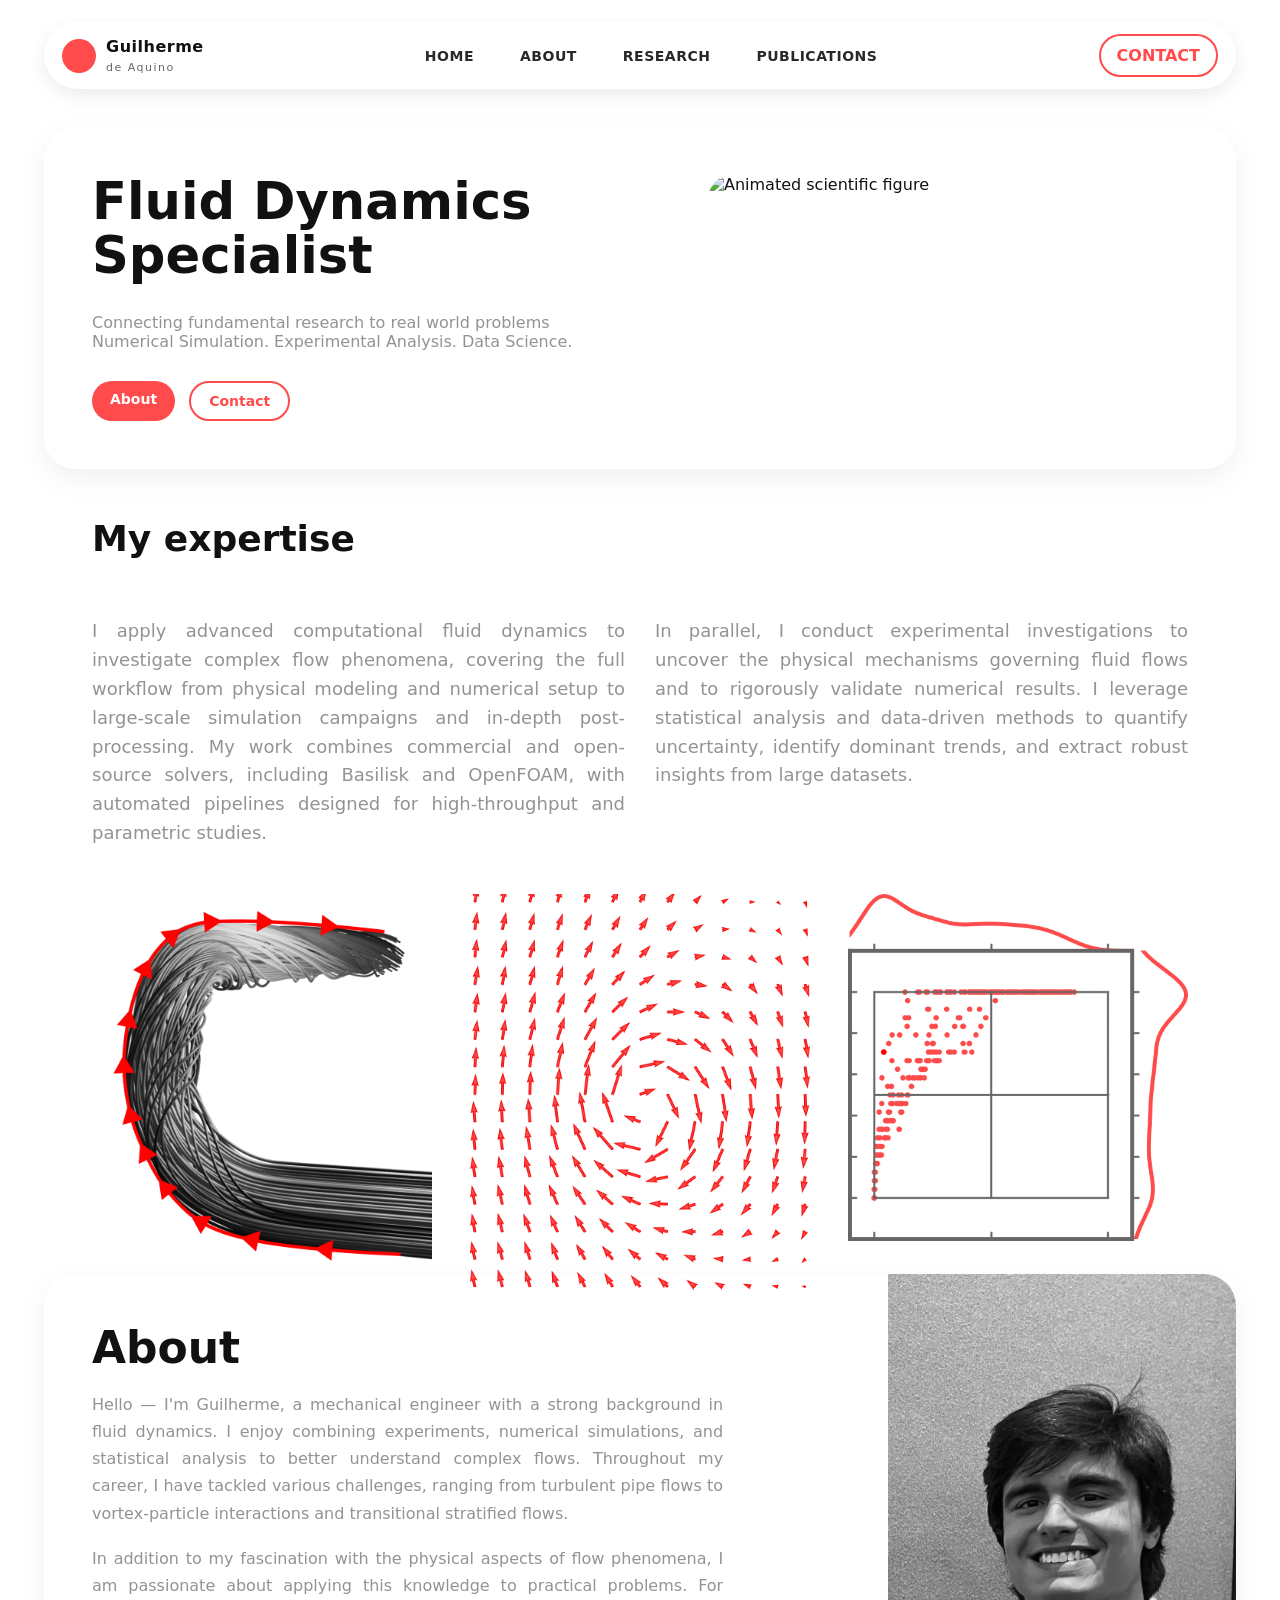
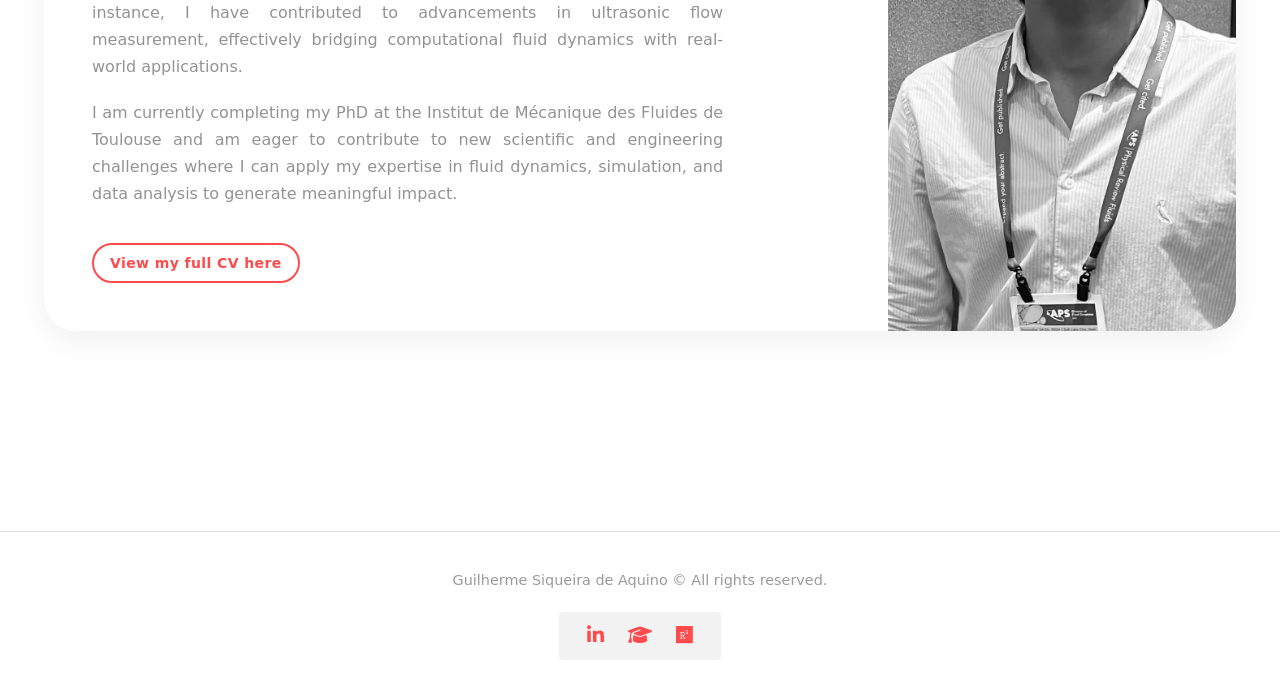
==== commit f406d4a6: "Preserve original image sizing with WebP picture wrappers" ====
--- a/index.html
+++ b/index.html
@@ -5,7 +5,6 @@
   <meta name="viewport" content="width=device-width, initial-scale=1.0" />
   <meta name="description" content="Guilherme de Aquino — Fluid dynamics researcher." />
   <title>Guilherme de Aquino</title>
-  <link rel="preload" as="image" href="figures/home_animation/cropped_140.png" fetchpriority="high" />
   <link rel="stylesheet" href="style_dark.css" />
   <link
     rel="stylesheet"
@@ -70,11 +69,6 @@
               id="heroFrame"
               src="figures/home_animation/cropped_140.png"
               alt="Animated scientific figure"
-              width="1500"
-              height="1500"
-              loading="eager"
-              decoding="async"
-              fetchpriority="high"
             />
           </div>
         </div>
@@ -153,8 +147,6 @@
             <img
               src="figures/personal_pic.jpg"
               alt="Portrait of Guilherme de Aquino"
-              width="1428"
-              height="1620"
               loading="lazy"
               decoding="async"
             />
@@ -201,12 +193,10 @@
 
       const frameSrc = (n) => `${basePath}${String(n).padStart(pad, '0')}${ext}`;
 
-      function preloadFrames(start, count) {
-        for (let i = 0; i < count; i++) {
-          const preloadedImage = new Image();
-          preloadedImage.src = frameSrc(start + i);
-          if (preloadedImage.decode) preloadedImage.decode().catch(() => {});
-        }
+      for (let i = 0; i < frameCount; i++) {
+        const preloadedImage = new Image();
+        preloadedImage.src = frameSrc(startFrame + i);
+        if (preloadedImage.decode) preloadedImage.decode().catch(() => {});
       }
 
       let lastFrame = -1;
@@ -244,15 +234,6 @@
       window.addEventListener('scroll', onScroll, { passive: true });
       window.addEventListener('resize', onScroll);
 
-      const preloadCount = Math.min(frameCount, Number(wrapper.dataset.preload || 12));
-      const schedulePreload = () => {
-        if ('requestIdleCallback' in window) {
-          window.requestIdleCallback(() => preloadFrames(startFrame, preloadCount), { timeout: 1200 });
-          return;
-        }
-        window.setTimeout(() => preloadFrames(startFrame, preloadCount), 800);
-      };
-      window.addEventListener('load', schedulePreload, { once: true });
     })();
   </script>
   <script src="site.js"></script>
--- a/style_dark.css
+++ b/style_dark.css
@@ -435,6 +435,12 @@
   margin: 0;
 }
 
+.about-figure > picture {
+  display: block;
+  width: 100%;
+  height: 100%;
+}
+
 .about-figure img {
   display: block;
   width: 100%;
@@ -491,6 +497,13 @@
   width: 100%;
   height: 360px;
   margin: 0;
+}
+
+.about.project .project-card .project-media > picture,
+#project4 .project-media > picture {
+  display: block;
+  width: 100%;
+  height: 100%;
 }
 
 .about.project .project-card .project-media img {
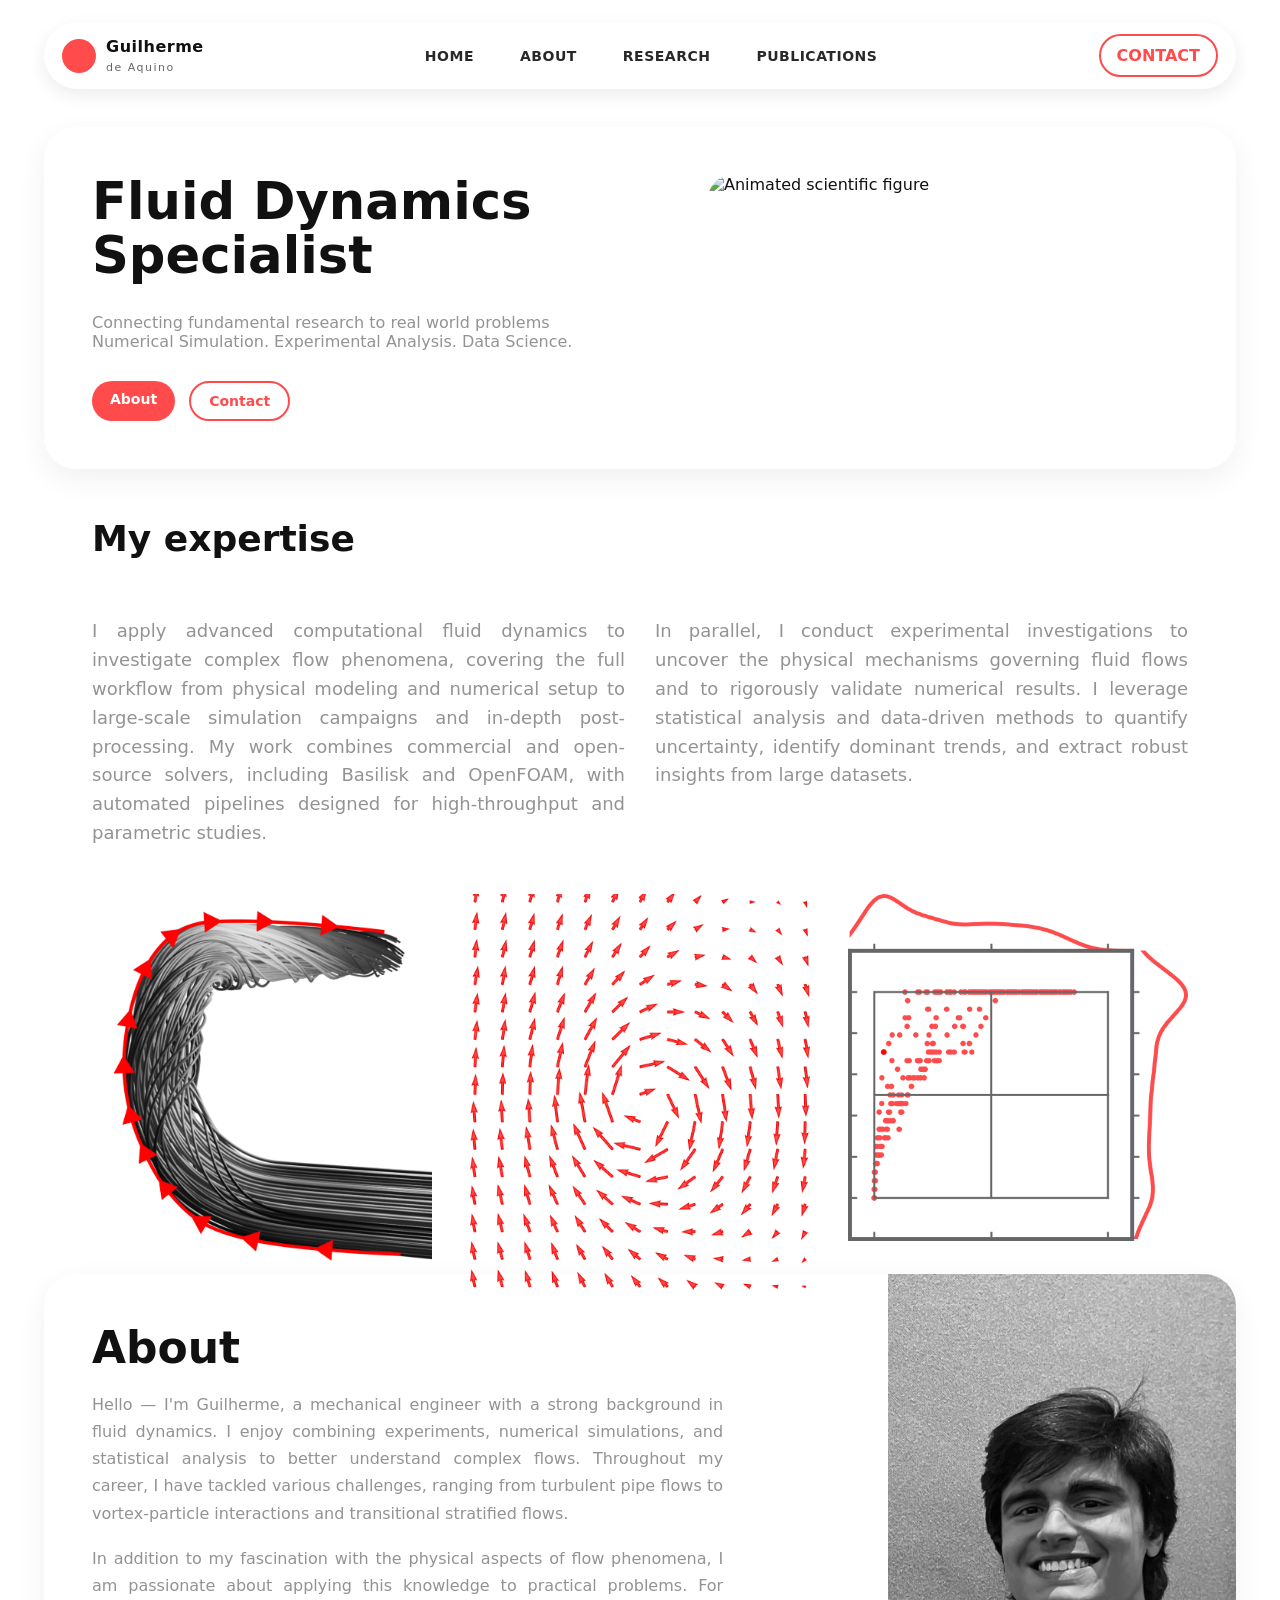
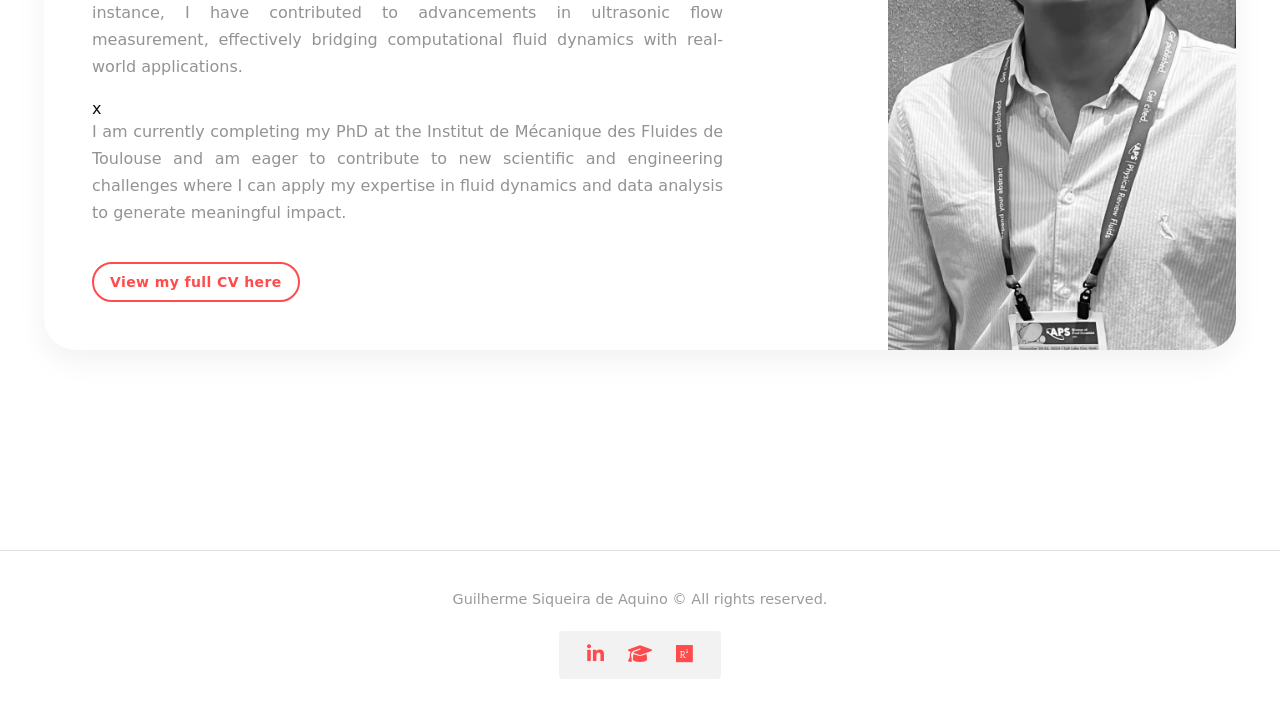
==== commit 90406e9b: "Update homepage bio text" ====
--- a/index.html
+++ b/index.html
@@ -131,9 +131,9 @@
           <p>
             In addition to my fascination with the physical aspects of flow phenomena, I am passionate about applying this knowledge to practical problems. For instance, I have contributed to advancements in ultrasonic flow measurement, effectively bridging computational fluid dynamics with real-world applications.
           </p>
-
-          <p>
-            I am currently completing my PhD at the Institut de Mécanique des Fluides de Toulouse and am eager to contribute to new scientific and engineering challenges where I can apply my expertise in fluid dynamics, simulation, and data analysis to generate meaningful impact.
+x
+          <p>
+            I am currently completing my PhD at the Institut de Mécanique des Fluides de Toulouse and am eager to contribute to new scientific and engineering challenges where I can apply my expertise in fluid dynamics and data analysis to generate meaningful impact.
           </p>
 
           <a href="files/CV_Guilherme_deAquino.pdf" class="cv-link" target="_blank" rel="noopener">
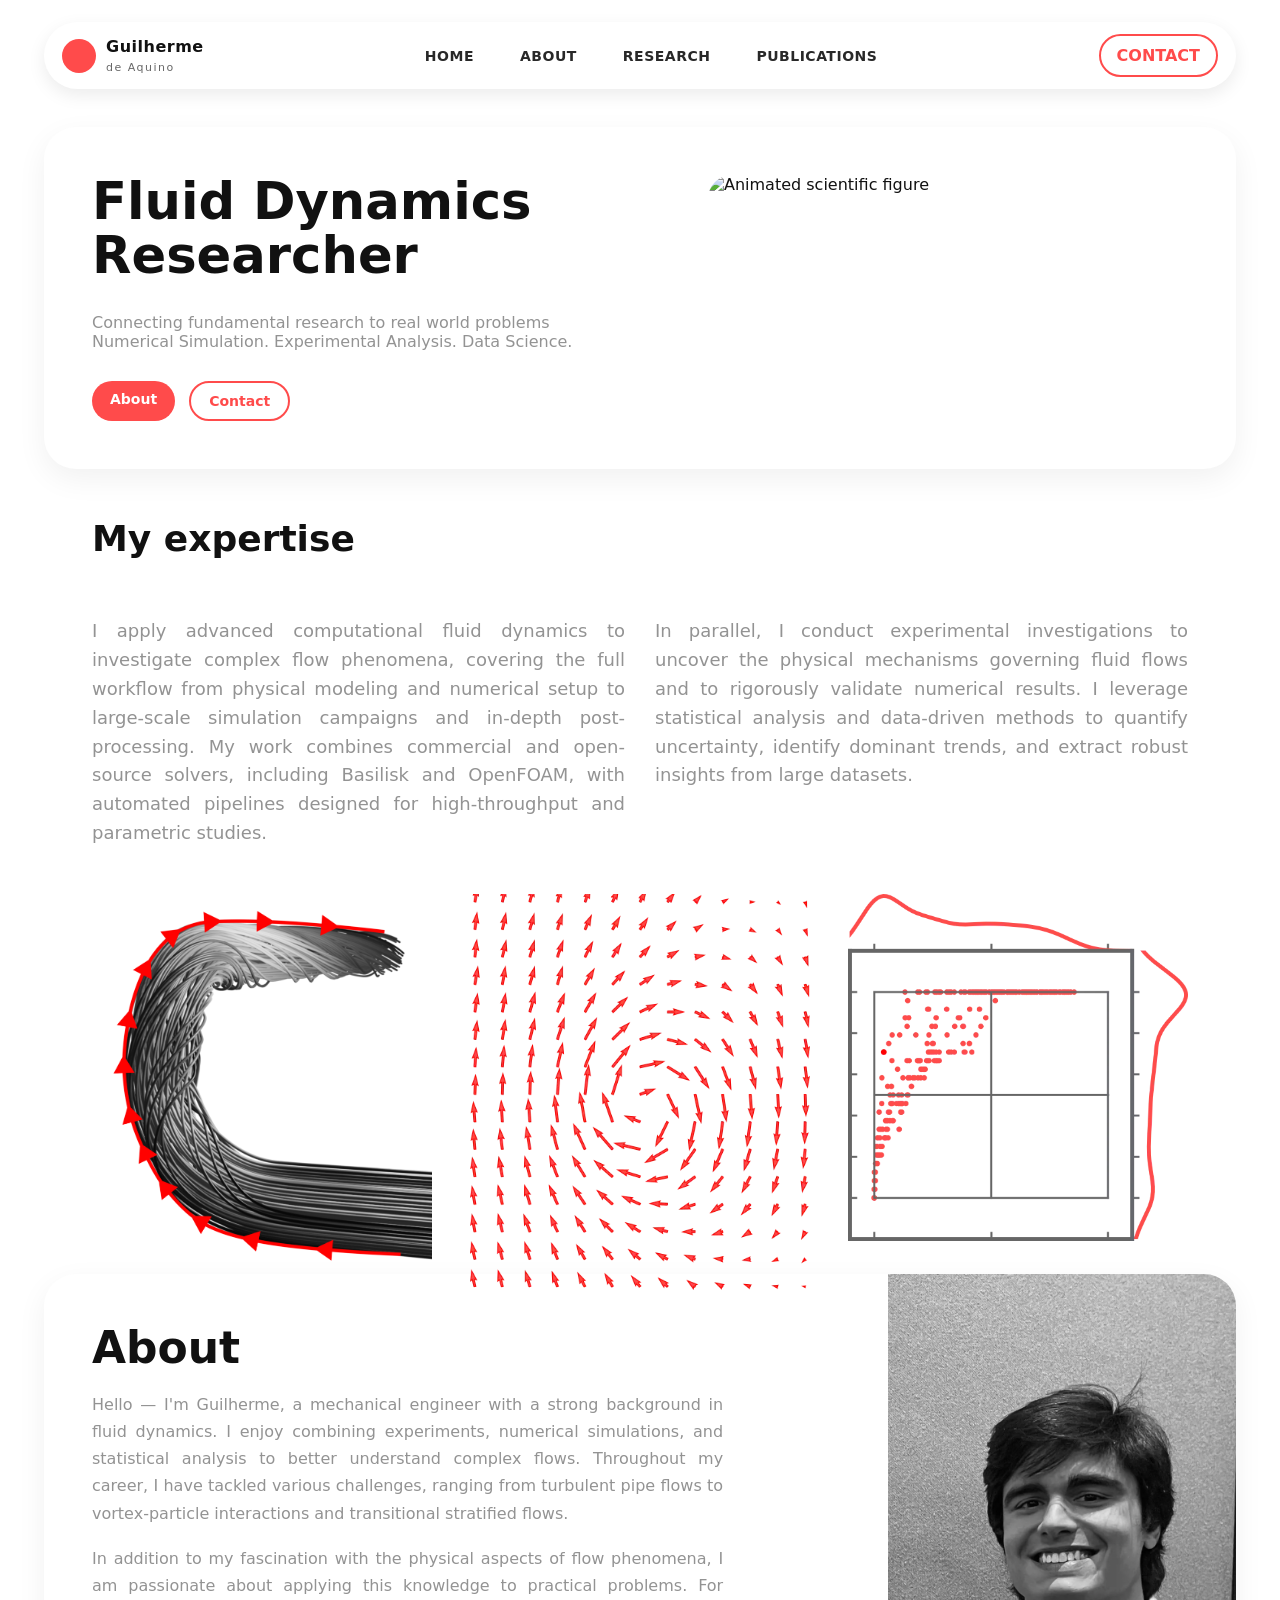
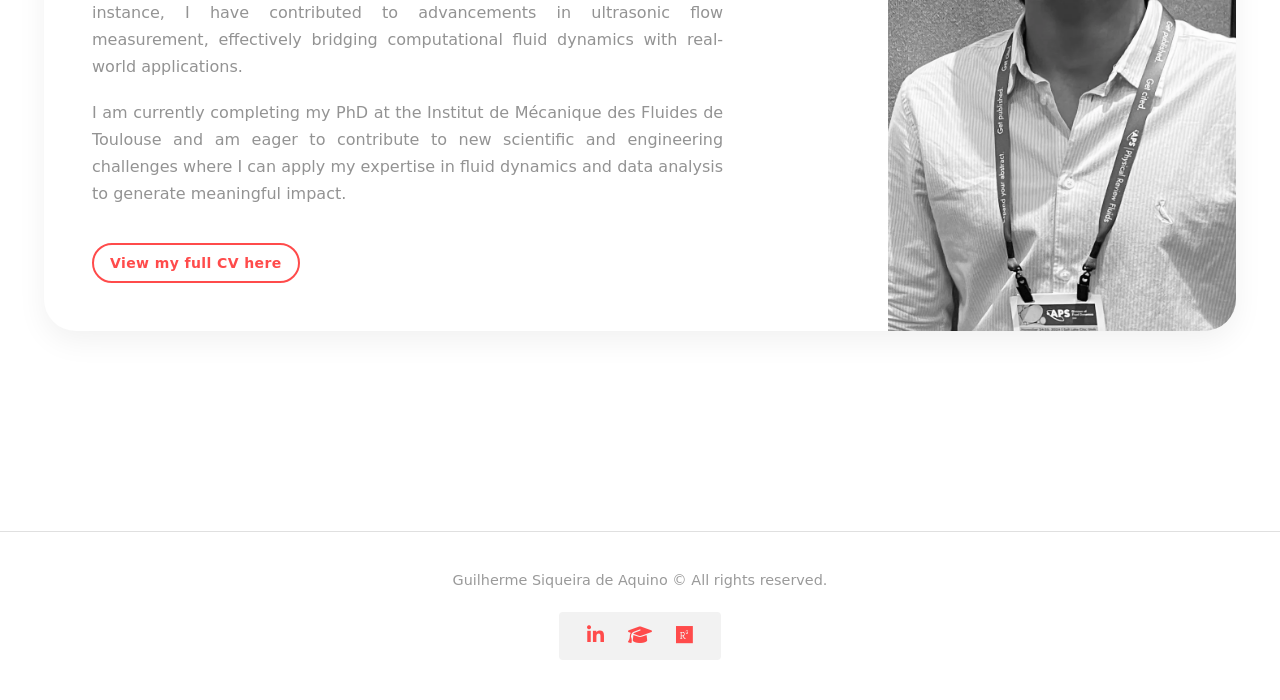
==== commit 2f0f77b6: "Update title from Fluid Dynamics Specialist to Fluid Dynamics Researcher" ====
--- a/index.html
+++ b/index.html
@@ -43,7 +43,7 @@
     <section class="hero">
       <div class="hero-inner container">
         <div class="hero-text">
-          <h1>Fluid Dynamics Specialist</h1>
+          <h1>Fluid Dynamics Researcher</h1>
 
           <p>
             Connecting fundamental research to real world problems<br />
@@ -131,7 +131,7 @@
           <p>
             In addition to my fascination with the physical aspects of flow phenomena, I am passionate about applying this knowledge to practical problems. For instance, I have contributed to advancements in ultrasonic flow measurement, effectively bridging computational fluid dynamics with real-world applications.
           </p>
-x
+
           <p>
             I am currently completing my PhD at the Institut de Mécanique des Fluides de Toulouse and am eager to contribute to new scientific and engineering challenges where I can apply my expertise in fluid dynamics and data analysis to generate meaningful impact.
           </p>
